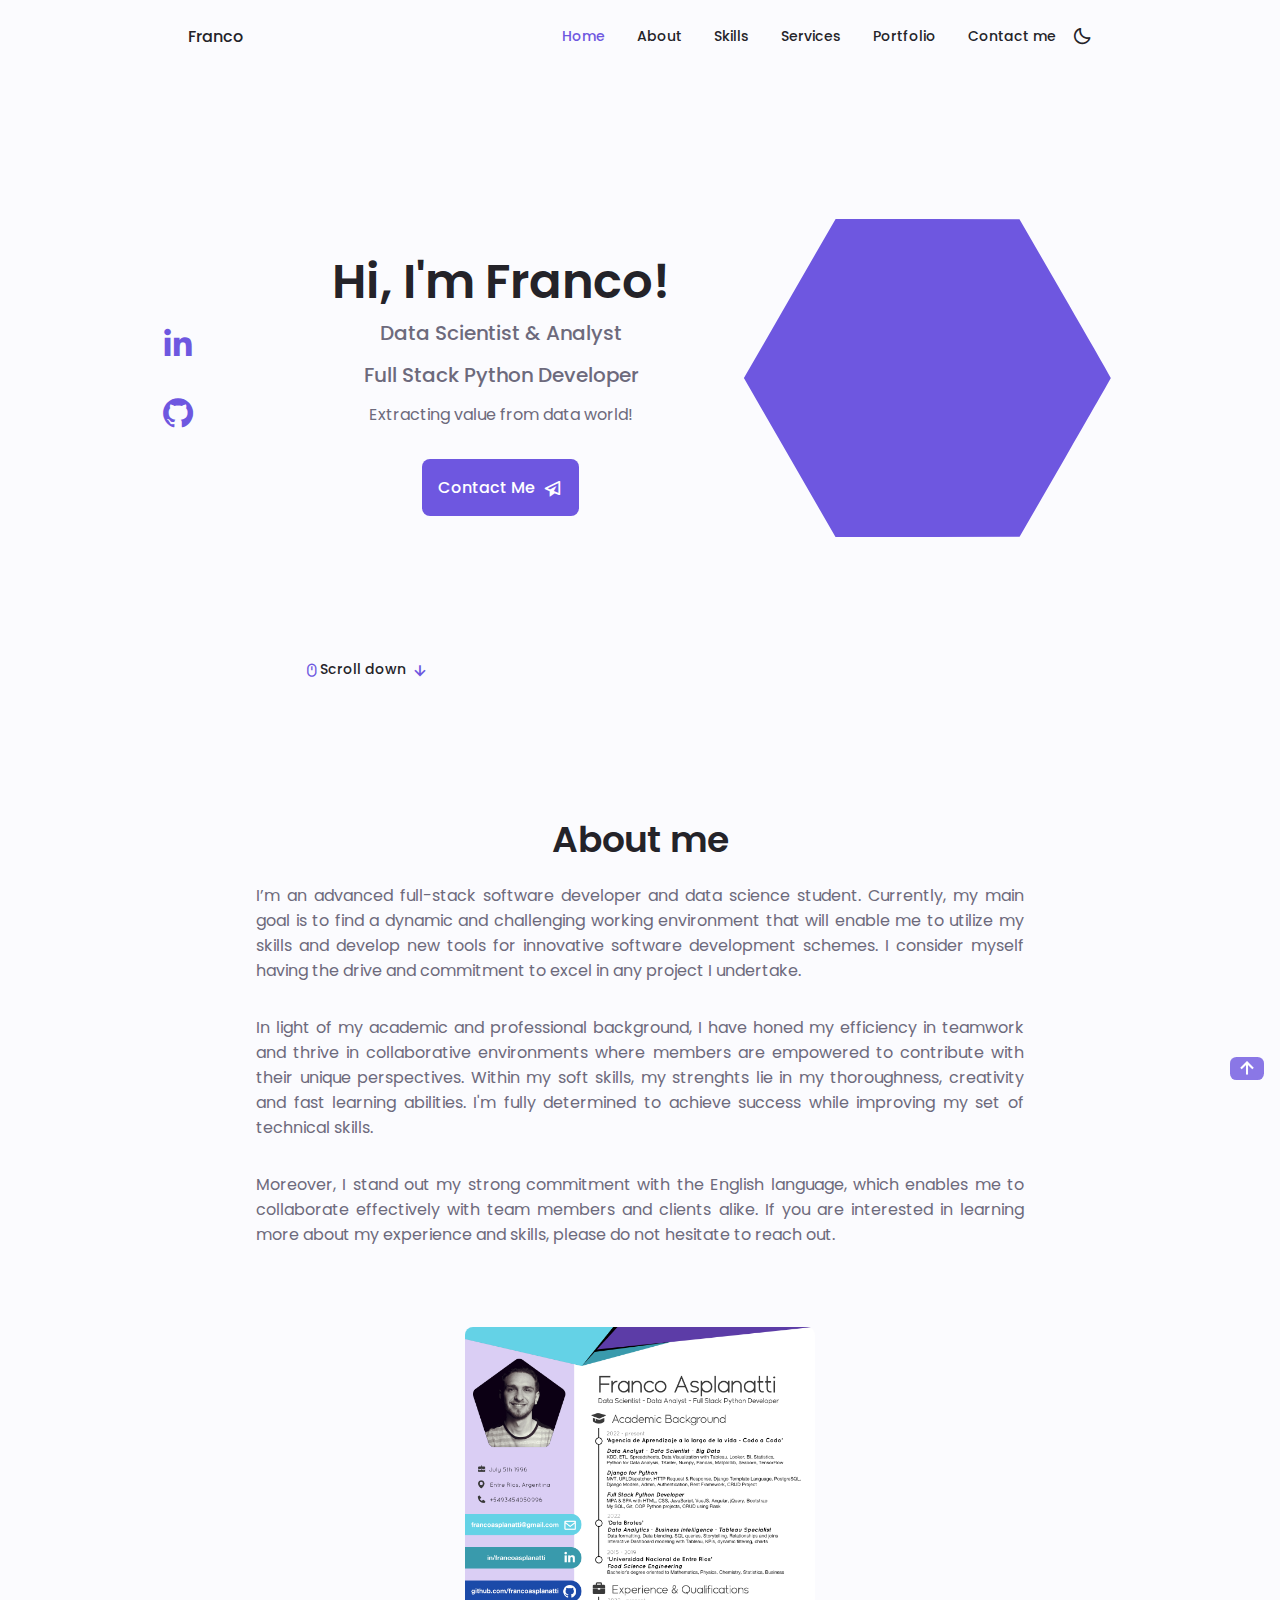
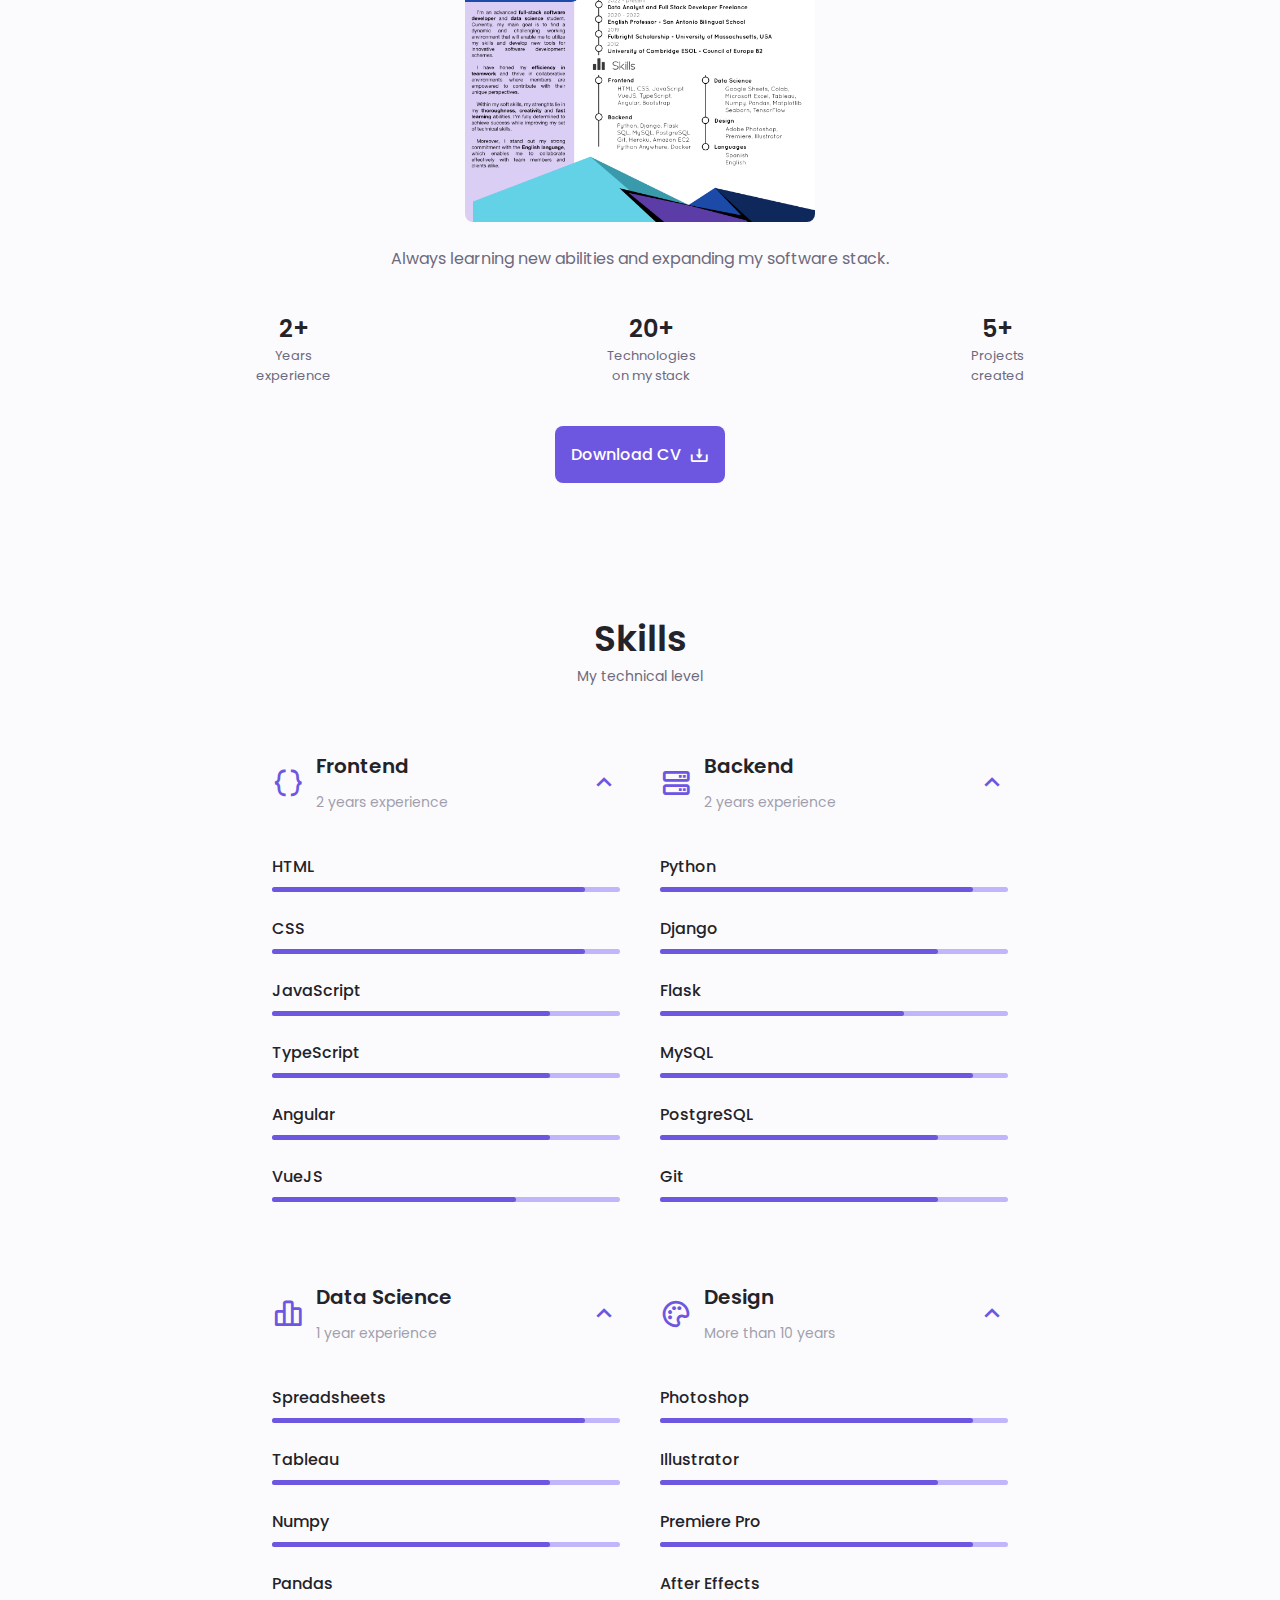
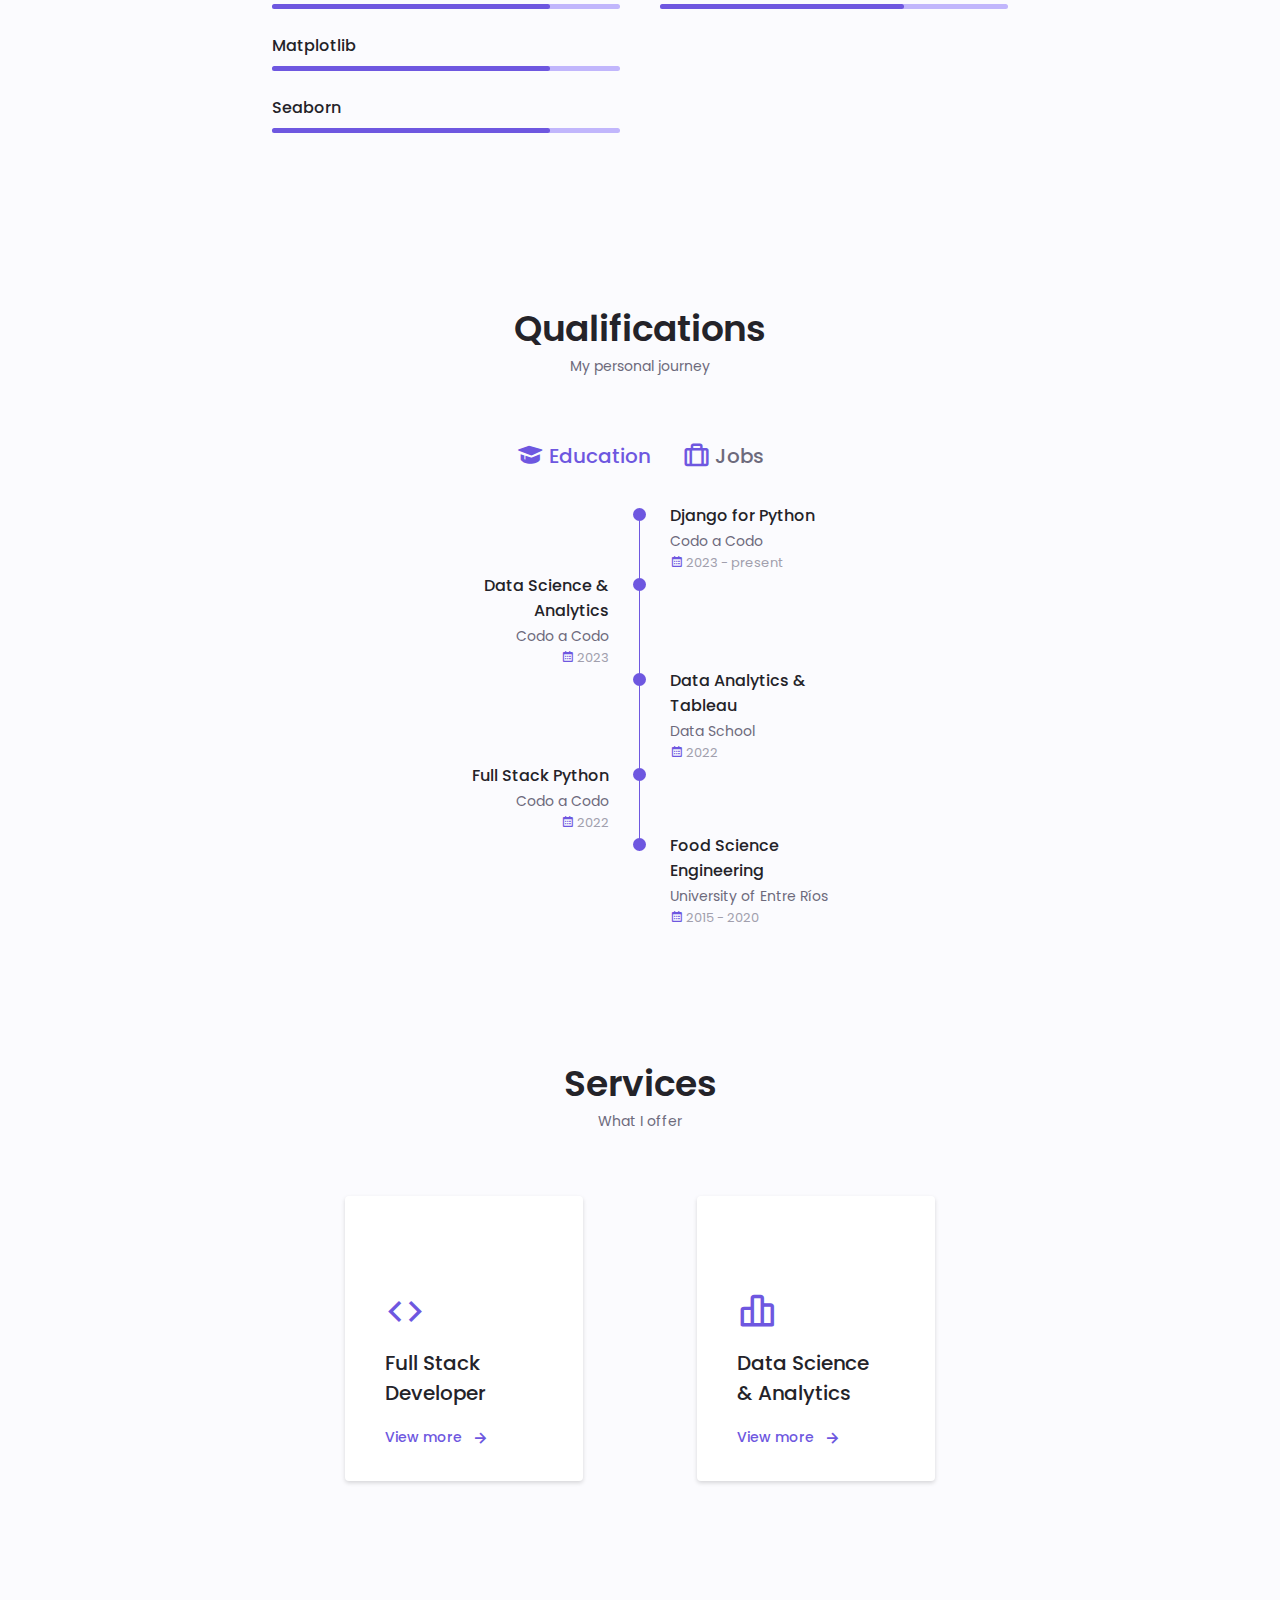
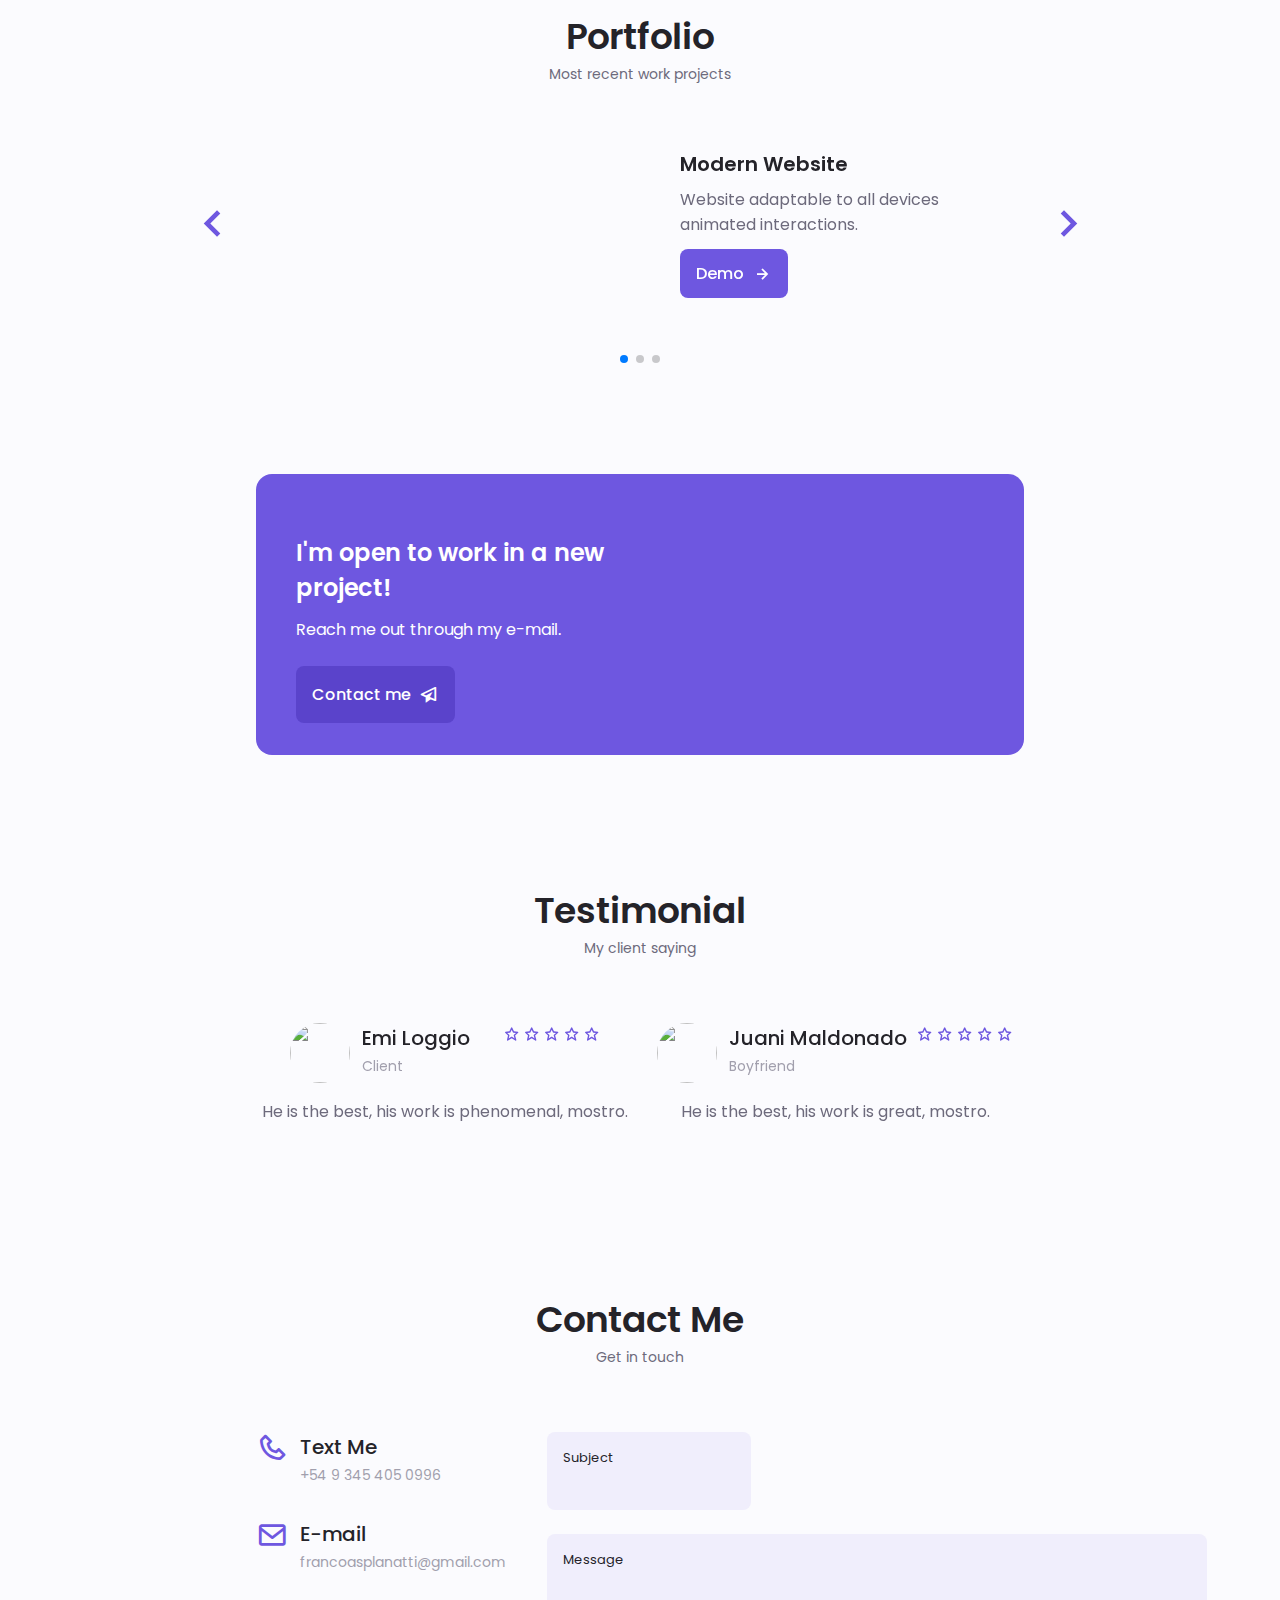
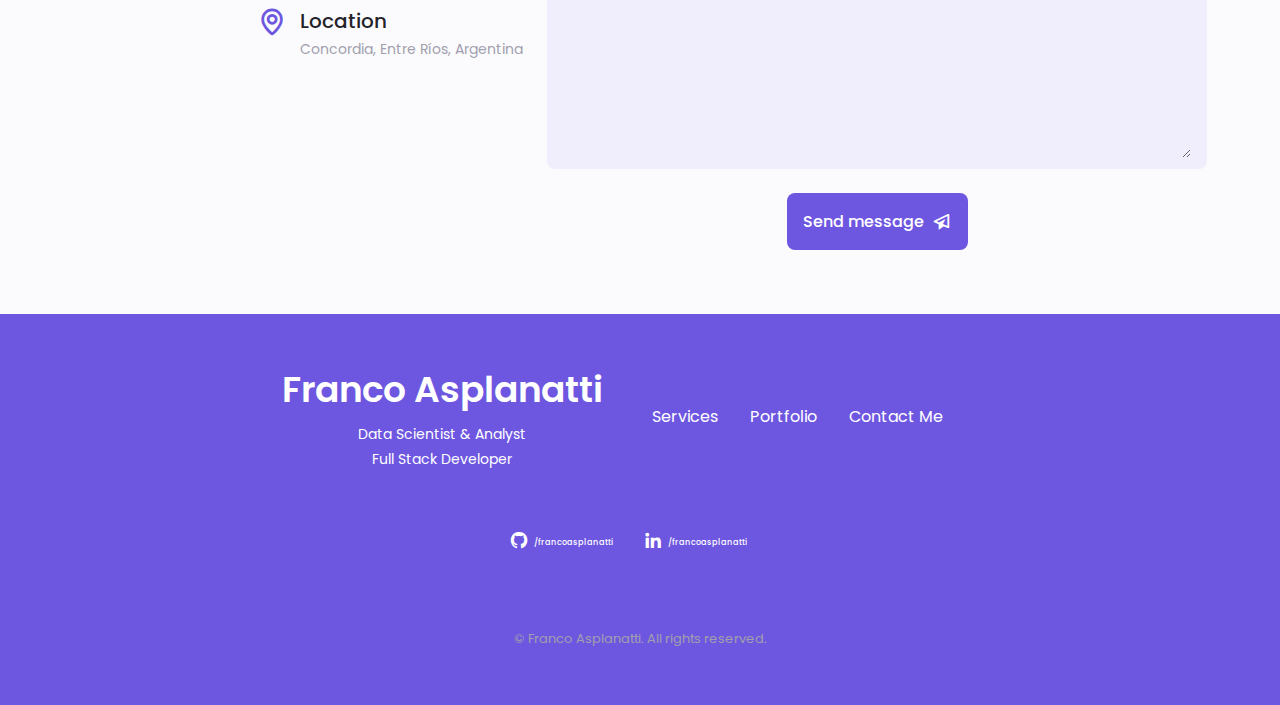
==== index.html @ ba921b55 "upload-portfolio" ====
<!DOCTYPE html>
<html lang="en">
<head>
    <meta charset="UTF-8">
    <meta http-equiv="X-UA-Compatible" content="IE=edge">
    <meta name="viewport" content="width=device-width, initial-scale=1.0">

    <!-- Boxicons -->
    <link href='https://unpkg.com/boxicons@2.1.4/css/boxicons.min.css' rel='stylesheet'>

    <!-- Swiper CSS -->
    <link rel="stylesheet" href="assets/css/swiper-bundle.min.css">

    <!-- CSS -->
    <link rel="stylesheet" href="assets/css/style.css">

    <title>Portfolio</title>
</head>

<body>

    <!-- Header -->

    <header class="header" id="header">
        <nav class="nav container">
            <a href="#" class="nav__logo">Franco</a>

            <div class="nav__menu" id="nav-menu">
                <ul class="nav__list grid">
                    <li class="nav__item">
                        <a href="#home" class="nav__link active-link">
                            <i class='bx bx-home-alt nav__icon'></i> Home
                        </a>
                    </li>
                    <li class="nav__item">
                        <a href="#about" class="nav__link">
                            <i class='bx bx-user nav__icon'></i> About
                        </a>
                    </li>
                    <li class="nav__item">
                        <a href="#skills" class="nav__link">
                            <i class='bx bx-file nav__icon'></i> Skills
                        </a>
                    </li>
                    <li class="nav__item">
                        <a href="#services" class="nav__link">
                            <i class='bx bx-briefcase nav__icon'></i> Services
                        </a>
                    </li>
                    <li class="nav__item">
                        <a href="#portfolio" class="nav__link">
                            <i class='bx bx-landscape nav__icon'></i> Portfolio
                        </a>
                    </li>
                    <li class="nav__item">
                        <a href="#contact" class="nav__link">
                            <i class='bx bx-paper-plane nav__icon'></i> Contact me
                        </a>
                    </li>
                </ul>
                <i class='bx bx-x nav__close' id="nav-close"></i>
            </div>

            <div class="nav__btns">

                <!-- Theme change button -->

                <i class='bx bx-moon change-theme' id="theme-button"></i>

                <div class="nav__toggle" id="nav-toggle">
                    <i class='bx bx-grid-alt nav__btns'></i>
                </div>
            </div>
        </nav>
    </header>

    <!-- Main -->

    <main class="main">

        <!-- Home -->

        <section class="home section" id="home">
            <div class="home__container container grid">
                <div class="home__content grid">
                    <div class="home__social">
                        <a href="https://www.linkedin.com/in/francoasplanatti" target="_blank" class="home__social-icon">
                            <i class='bx bxl-linkedin'></i>
                        </a>

                        <!-- <a href="https://dribbble.com/" target="_blank" class="home__social-icon">
                            <i class='bx bxl-dribbble'></i>
                        </a> -->

                        <a href="https://github.com/francoasplanatti" target="_blank" class="home__social-icon">
                            <i class='bx bxl-github'></i>
                        </a>
                    </div>

                    <div class="home__img">
                        <?xml version="1.0" encoding="UTF-8" standalone="no"?>
                        <svg class="home__blob"
                        xmlns:dc="http://purl.org/dc/elements/1.1/"
                        xmlns:cc="http://creativecommons.org/ns#"
                        xmlns:rdf="http://www.w3.org/1999/02/22-rdf-syntax-ns#"
                        xmlns:svg="http://www.w3.org/2000/svg"
                        xmlns="http://www.w3.org/2000/svg"
                        version="1.1"
                        id="svg2"
                        height="64.655426"
                        width="72.786377">
                        <defs
                            id="defs4" />
                        <metadata
                            id="metadata7">
                            <rdf:RDF>
                            <cc:Work
                                rdf:about="">
                                <dc:format>image/svg+xml</dc:format>
                                <dc:type
                                rdf:resource="http://purl.org/dc/dcmitype/StillImage" />
                                <dc:title></dc:title>
                            </cc:Work>
                            </rdf:RDF>
                        </metadata>
                        <g
                            transform="translate(-847.58301,-391.34691)"
                            id="layer1">
                            <path
                            id="path4050-60-3-0-2-7-6"
                            d="m 861.03286,436.93871 -7.63448,-13.24821 7.64288,-13.26411 7.64303,-13.2641 15.32328,0.0261 15.3232,0.0261 7.61023,13.17858 c 4.18561,7.24819 7.61145,13.22716 7.613,13.28661 0,0.0595 -3.41923,6.03613 -7.60142,13.28155 l -7.60412,13.17352 -15.34056,0.0261 -15.34049,0.0261 -7.63455,-13.24812 z"/>
                            <image class="home__blob-img" x='856' y='395' xlink:href="assets/img/portfolio.png"></image>
                        </g>
                        </svg>
                    </div>

                    <div class="home__data">
                        <h1 class="home__title">Hi, I'm Franco!</h1>
                        <h3 class="home__subtitle">Data Scientist & Analyst</h3>
                        <h3 class="home__subtitle">Full Stack Python Developer</h3>
                        <p class="home__description">Extracting value from data world!</p>
                        <a href="https://mail.google.com/mail/u/0/?fs=1&to=francoasplanatti@gmail.com&su=I%20want%20to%20contact%20you!&body=Hi,%20Franco!&tf=cm" class="button button--flex">
                            Contact Me
                            <i class='bx bx-paper-plane button__icon'></i>
                        </a>
                    </div>
                </div>

                <div class="home__scroll">
                    <a href="#about" class="home__scroll-button button--flex">
                        <i class='bx bx-mouse home__scroll-mouse'></i>
                        <span class="home__scroll-name">Scroll down</span>
                        <i class='bx bx-down-arrow-alt home__scroll-arrow'></i>
                    </a>
                </div>
            </div>
        </section>

        <!-- About -->

        <section class="about section" id="about">
            <h2 class="section__title">About me</h2>
            <span class="section__subtitle">
                <p id="section__subtitle__text">
                    I’m an advanced full-stack software developer and data science student. Currently, my main goal is to find a dynamic and challenging working environment that will enable me to utilize my skills and develop new tools for innovative software development schemes. I consider myself having the drive and commitment to excel in any project I undertake.
                </p>
                <p id="section__subtitle__text">
                    In light of my academic and professional background, I have honed my efficiency in teamwork and thrive in collaborative environments where members are empowered to contribute with their unique perspectives. Within my soft skills, my strenghts lie in my thoroughness, creativity and fast learning abilities. I'm fully determined to achieve success while improving my set of technical skills.
                </p>
                <p id="section__subtitle__text">
                    Moreover, I stand out my strong commitment with the English language, which enables me to collaborate effectively with team members and clients alike. If you are interested in learning more about my experience and skills, please do not hesitate to reach out.    
                </p>
                </span>

            <div class="about__container container grid">
                <img src="assets/img/CV.png" alt="" class="about__img">

                <div class="about__data">
                    <p class="about__description">
                        Always learning new abilities and expanding my software stack.
                    </p>

                    <div class="about__info">
                        <div>
                            <span class="about__info-title">2+</span>
                            <span class="about__info-name">Years<br>experience</span>
                        </div>
                        <div>
                            <span class="about__info-title">20+</span>
                            <span class="about__info-name">Technologies<br>on my stack</span>
                        </div>
                        <div>
                            <span class="about__info-title">5+</span>
                            <span class="about__info-name">Projects<br>created</span>
                        </div>
                    </div>

                    <div class="about__buttons">
                        <a download="" href="assets/pdf/CV.pdf" class="button button--flex">
                            Download CV <i class='bx bx-download button__icon'></i>
                        </a>
                    </div>
                </div>
            </div>
        </section>

        <!-- Skills -->

        <section class="skills section" id="skills">
            <h2 class="section__title">Skills</h2>
            <span class="section__subtitle">My technical level</span>

            <div class="skills__container container grid">
                <div class="skills-grid">

                    <!-- Skills 1 -->

                    <div class="skills__content skills__open">
                        <div class="skills__header">
                            <i class='bx bx-code-curly skills__icon' style='color:#6e57e0' ></i>

                            <div>
                                <h1 class="skills__title">Frontend</h1>
                                <span class="skills__subtitle">2 years experience</span>
                            </div>

                            <i class='bx bx-chevron-down skills__arrow' style='color:#6e57e0' ></i>
                        </div>

                        <div class="skills__list grid">
                            <div class="skills__data">
                                <div class="skills__title">
                                    <h3 class="skills__name">HTML</h3>
                                </div>
                                <div class="skills__bar">
                                    <span class="skills__percentage skills__90"></span>
                                </div>
                            </div>

                            <div class="skills__data">
                                <div class="skills__title">
                                    <h3 class="skills__name">CSS</h3>
                                </div>
                                <div class="skills__bar">
                                    <span class="skills__percentage skills__90"></span>
                                </div>
                            </div>

                            <div class="skills__data">
                                <div class="skills__title">
                                    <h3 class="skills__name">JavaScript</h3>
                                </div>
                                <div class="skills__bar">
                                    <span class="skills__percentage skills__80"></span>
                                </div>
                            </div>

                            <div class="skills__data">
                                <div class="skills__title">
                                    <h3 class="skills__name">TypeScript</h3>
                                </div>
                                <div class="skills__bar">
                                    <span class="skills__percentage skills__80"></span>
                                </div>
                            </div>

                            <div class="skills__data">
                                <div class="skills__title">
                                    <h3 class="skills__name">Angular</h3>
                                </div>
                                <div class="skills__bar">
                                    <span class="skills__percentage skills__80"></span>
                                </div>
                            </div>

                            <div class="skills__data">
                                <div class="skills__title">
                                    <h3 class="skills__name">VueJS</h3>
                                </div>
                                <div class="skills__bar">
                                    <span class="skills__percentage skills__70"></span>
                                </div>
                            </div>
                        </div>
                    </div>

                    <!-- Skills 2 -->

                    <div class="skills__content skills__open">
                        <div class="skills__header">
                            <i class='bx bx-server skills__icon' style='color:#6e57e0' ></i>

                            <div>
                                <h1 class="skills__title">Backend</h1>
                                <span class="skills__subtitle">2 years experience</span>
                            </div>

                            <i class='bx bx-chevron-down skills__arrow' style='color:#6e57e0' ></i>
                        </div>

                        <div class="skills__list grid">
                            <div class="skills__data">
                                <div class="skills__title">
                                    <h3 class="skills__name">Python</h3>
                                </div>
                                <div class="skills__bar">
                                    <span class="skills__percentage skills__90"></span>
                                </div>
                            </div>

                            <div class="skills__data">
                                <div class="skills__title">
                                    <h3 class="skills__name">Django</h3>
                                </div>
                                <div class="skills__bar">
                                    <span class="skills__percentage skills__80"></span>
                                </div>
                            </div>

                            <div class="skills__data">
                                <div class="skills__title">
                                    <h3 class="skills__name">Flask</h3>
                                </div>
                                <div class="skills__bar">
                                    <span class="skills__percentage skills__70"></span>
                                </div>
                            </div>

                            <div class="skills__data">
                                <div class="skills__title">
                                    <h3 class="skills__name">MySQL</h3>
                                </div>
                                <div class="skills__bar">
                                    <span class="skills__percentage skills__90"></span>
                                </div>
                            </div>

                            <div class="skills__data">
                                <div class="skills__title">
                                    <h3 class="skills__name">PostgreSQL</h3>
                                </div>
                                <div class="skills__bar">
                                    <span class="skills__percentage skills__80"></span>
                                </div>
                            </div>

                            <div class="skills__data">
                                <div class="skills__title">
                                    <h3 class="skills__name">Git</h3>
                                </div>
                                <div class="skills__bar">
                                    <span class="skills__percentage skills__80"></span>
                                </div>
                            </div>
                        </div>
                    </div>

                    <!-- Skills 3 -->

                    <div class="skills__content skills__open">
                        <div class="skills__header">
                            <i class='bx bx-bar-chart-alt-2 skills__icon' style='color:#6e57e0' ></i>
                        
                            <div>
                                <h1 class="skills__title">Data Science</h1>
                                <span class="skills__subtitle">1 year experience</span>
                            </div>
                        
                            <i class='bx bx-chevron-down skills__arrow' style='color:#6e57e0' ></i>
                        </div>
                    
                        <div class="skills__list grid">
                            <div class="skills__data">
                                <div class="skills__title">
                                    <h3 class="skills__name">Spreadsheets</h3>
                                </div>
                                <div class="skills__bar">
                                    <span class="skills__percentage skills__90"></span>
                                </div>
                            </div>
                        
                            <div class="skills__data">
                                <div class="skills__title">
                                    <h3 class="skills__name">Tableau</h3>
                                </div>
                                <div class="skills__bar">
                                    <span class="skills__percentage skills__80"></span>
                                </div>
                            </div>
                        
                            <div class="skills__data">
                                <div class="skills__title">
                                    <h3 class="skills__name">Numpy</h3>
                                </div>
                                <div class="skills__bar">
                                    <span class="skills__percentage skills__80"></span>
                                </div>
                            </div>
                        
                            <div class="skills__data">
                                <div class="skills__title">
                                    <h3 class="skills__name">Pandas</h3>
                                </div>
                                <div class="skills__bar">
                                    <span class="skills__percentage skills__80"></span>
                                </div>
                            </div>
                        
                            <div class="skills__data">
                                <div class="skills__title">
                                    <h3 class="skills__name">Matplotlib</h3>
                                </div>
                                <div class="skills__bar">
                                    <span class="skills__percentage skills__80"></span>
                                </div>
                            </div>
                        
                            <div class="skills__data">
                                <div class="skills__title">
                                    <h3 class="skills__name">Seaborn</h3>
                                </div>
                                <div class="skills__bar">
                                    <span class="skills__percentage skills__80"></span>
                                </div>
                            </div>
                        </div>
                    </div>

                    <!-- Skills 4 -->

                    <div class="skills__content skills__open">
                        <div class="skills__header">
                            <i class='bx bx-palette skills__icon' style='color:#6e57e0' ></i>
                        
                            <div>
                                <h1 class="skills__title">Design</h1>
                                <span class="skills__subtitle">More than 10 years</span>
                            </div>
                        
                            <i class='bx bx-chevron-down skills__arrow' style='color:#6e57e0' ></i>
                        </div>
                    
                        <div class="skills__list grid">
                            <div class="skills__data">
                                <div class="skills__title">
                                    <h3 class="skills__name">Photoshop</h3>
                                </div>
                                <div class="skills__bar">
                                    <span class="skills__percentage skills__90"></span>
                                </div>
                            </div>
                        
                            <div class="skills__data">
                                <div class="skills__title">
                                    <h3 class="skills__name">Illustrator</h3>
                                </div>
                                <div class="skills__bar">
                                    <span class="skills__percentage skills__80"></span>
                                </div>
                            </div>
                        
                            <div class="skills__data">
                                <div class="skills__title">
                                    <h3 class="skills__name">Premiere Pro</h3>
                                </div>
                                <div class="skills__bar">
                                    <span class="skills__percentage skills__90"></span>
                                </div>
                            </div>
                        
                            <div class="skills__data">
                                <div class="skills__title">
                                    <h3 class="skills__name">After Effects</h3>
                                </div>
                                <div class="skills__bar">
                                    <span class="skills__percentage skills__70"></span>
                                </div>
                            </div>
                        </div>
                    </div>
                </div>
            </div>
        </section>

        <!-- Qualifications -->

        <section class="qualifications section">
            <h2 class="section__title">Qualifications</h2>
            <span class="section__subtitle">My personal journey</span>

            <div class="qualifications__container container">
                <div class="qualifications__tabs">
                    <div class="qualifications__button button--flex qualifications__active" data-target='#education'>
                        <i class='bx bxs-graduation qualifications__icon' style='color:#6e57e0'></i>
                        Education
                    </div>
                    <div class="qualifications__button button--flex" data-target="#jobs"">
                        <i class='bx bx-briefcase-alt qualifications__icon' style='color:#6e57e0'></i>
                        Jobs
                    </div>
                </div>

                <div class="qualifications__sections">

                    <!-- Qualifications content 1 -->

                    <div class="qualifications__content qualifications__active" data-content id="education">

                        <!-- Qualifications 1 -->
                     
                        <div class="qualifications__data">
                            <div></div>

                            <div>
                                <span class="qualifications__rounder"></span>
                                <span class="qualifications__line"></span>
                            </div>

                            <div>
                                <h3 class="qualifications__title">Django for Python</h3>
                                <span class="qualifications__subtitle">Codo a Codo</span>
                                <div class="qualifications__calendar">
                                    <i class='bx bx-calendar' style='color:#6e57e0' ></i>
                                    2023 - present
                                </div>
                            </div>
                         </div>

                        <!-- Qualifications 2 -->

                        <div class="qualifications__data">
                            <div class="qualifications__data-left">
                                <h3 class="qualifications__title">Data Science & Analytics</h3>
                                <span class="qualifications__subtitle">Codo a Codo</span>
                                <div class="qualifications__calendar">
                                    <i class='bx bx-calendar' style='color:#6e57e0' ></i>
                                    2023
                                </div>
                            </div>

                            <div>
                                <span class="qualifications__rounder"></span>
                                <span class="qualifications__line"></span>
                            </div>
                        </div>

                         <!-- Qualifications 3 -->

                         <div class="qualifications__data">
                            <div></div>

                            <div>
                                <span class="qualifications__rounder"></span>
                                <span class="qualifications__line"></span>
                            </div>

                            <div>
                                <h3 class="qualifications__title">Data Analytics & Tableau</h3>
                                <span class="qualifications__subtitle">Data School</span>
                                <div class="qualifications__calendar">
                                    <i class='bx bx-calendar' style='color:#6e57e0' ></i>
                                    2022
                                </div>
                            </div>
                         </div>

                        <!-- Qualifications 4 -->
                     
                        <div class="qualifications__data">
                            <div class="qualifications__data-left">
                                <h3 class="qualifications__title">Full Stack Python</h3>
                                <span class="qualifications__subtitle">Codo a Codo</span>
                                <div class="qualifications__calendar">
                                    <i class='bx bx-calendar' style='color:#6e57e0' ></i>
                                    2022
                                </div>
                            </div>

                            <div>
                                <span class="qualifications__rounder"></span>
                                <span class="qualifications__line"></span>
                            </div>
                        </div>

                         <!-- Qualifications 5 -->

                         <div class="qualifications__data">
                            <div></div>

                            <div>
                                <span class="qualifications__rounder"></span>
                            </div>

                            <div>
                                <h3 class="qualifications__title">Food Science Engineering</h3>
                                <span class="qualifications__subtitle">University of Entre Ríos</span>
                                <div class="qualifications__calendar">
                                    <i class='bx bx-calendar' style='color:#6e57e0' ></i>
                                    2015 - 2020
                                </div>
                            </div>
                        </div>
                    </div>

                    <!-- Qualifications content 2 -->

                    <div class="qualifications__content" data-content id="jobs">

                        <!-- Qualifications 1 -->

                        <div class="qualifications__data">
                            <div class="qualifications__data-left">
                                <h3 class="qualifications__title">Data Analyst & Full Stack Developer</h3>
                                <span class="qualifications__subtitle">Self-employed</span>
                                <div class="qualifications__calendar">
                                    <i class='bx bx-calendar' style='color:#6e57e0' ></i>
                                    2022 - 2023
                                </div>
                            </div>

                            <div>
                                <span class="qualifications__rounder"></span>
                                <span class="qualifications__line"></span>
                            </div>
                        </div>

                         <!-- Qualifications 2 -->

                         <div class="qualifications__data">
                            <div></div>

                            <div>
                                <span class="qualifications__rounder"></span>
                                <span class="qualifications__line"></span>
                            </div>

                            <div>
                                <h3 class="qualifications__title">English Professor</h3>
                                <span class="qualifications__subtitle">San Antonio Bilingual School</span>
                                <div class="qualifications__calendar">
                                    <i class='bx bx-calendar' style='color:#6e57e0' ></i>
                                    2020 - 2022
                                </div>
                            </div>
                         </div>

                        <!-- Qualifications 3 -->
                     
                        <div class="qualifications__data">
                            <div class="qualifications__data-left">
                                <h3 class="qualifications__title">English Professor</h3>
                                <span class="qualifications__subtitle">University of Entre Ríos</span>
                                <div class="qualifications__calendar">
                                    <i class='bx bx-calendar' style='color:#6e57e0' ></i>
                                    2019 - 2022
                                </div>
                            </div>

                            <div>
                                <span class="qualifications__rounder"></span>
                            </div>
                        </div>
                    </div>
                </div>
            </div>
        </section>

        <!-- Services -->

        <section class="services section" id="services">
            <h2 class="section__title">Services</h2>
            <span class="section__subtitle">What I offer</span>

            <div class="services__container container grid">

                <!-- Services 1 -->

                <div class="services__content">
                    <div>
                        <i class='bx bx-expand-horizontal services__icon' style='color:#6e57e0' ></i>
                        <h3 class="services__title">Full Stack<br>Developer</h3>
                    </div>

                    <span class="button button--flex button--small button--link services__button">
                        View more
                        <i class='bx bx-right-arrow-alt button__icon'></i>
                    </span>

                    <div class="services__modal">
                        <div class="services__modal-content">
                            <h4 class="services__modal-title">Full Stack<br>Developer</h4>
                            <i class='bx bx-x services__modal-close' style='color:#6e57e0'></i>

                            <ul class="services__modal-services grid">
                                <li class="services__modal-service">
                                    <i class='bx bx-check-circle services__modal-icon' style='color:#6e57e0'></i>
                                    <p>Users interface and experience.</p>
                                </li>
                                <li class="services__modal-service">
                                    <i class='bx bx-check-circle services__modal-icon' style='color:#6e57e0'></i>
                                    <p>Web applications development.</p>
                                </li>
                                <li class="services__modal-service">
                                    <i class='bx bx-check-circle services__modal-icon' style='color:#6e57e0'></i>
                                    <p>Full responsive websites.</p>
                                </li>
                                <li class="services__modal-service">
                                    <i class='bx bx-check-circle services__modal-icon' style='color:#6e57e0'></i>
                                    <p>Databases and sessions management.</p>
                                </li>
                            </ul>
                        </div>
                    </div>
                </div>

                <!-- Services 2 -->

                <div class="services__content">
                    <div>
                        <i class='bx bx-bar-chart-alt-2 services__icon' style='color:#6e57e0' ></i>
                        <h3 class="services__title">Data Science<br>& Analytics</h3>
                    </div>

                    <span class="button button--flex button--small button--link services__button">
                        View more
                        <i class='bx bx-right-arrow-alt button__icon'></i>
                    </span>

                    <div class="services__modal">
                        <div class="services__modal-content">
                            <h4 class="services__modal-title">Data Science<br>& Analytics</h4>
                            <i class='bx bx-x services__modal-close' style='color:#6e57e0'></i>

                            <ul class="services__modal-services grid">
                                <li class="services__modal-service">
                                    <i class='bx bx-check-circle services__modal-icon' style='color:#6e57e0'></i>
                                    <p>Databases administration and ETL processing.</p>
                                </li>
                                <li class="services__modal-service">
                                    <i class='bx bx-check-circle services__modal-icon' style='color:#6e57e0'></i>
                                    <p>Dynamic spreadsheets and dashboards.</p>
                                </li>
                                <li class="services__modal-service">
                                    <i class='bx bx-check-circle services__modal-icon' style='color:#6e57e0'></i>
                                    <p>Data analysis using Python libraries.</p>
                                </li>
                                <li class="services__modal-service">
                                    <i class='bx bx-check-circle services__modal-icon' style='color:#6e57e0'></i>
                                    <p>Neural network and machine learning algorithms.</p>
                                </li>
                            </ul>
                        </div>
                    </div>
                </div>
            </div>
        </section>

        <!-- Portfolio -->

        <section class="portfolio section" id="portfolio">
            <h2 class="section__title">Portfolio</h2>
            <span class="section__subtitle">Most recent work projects</span>

            <div class="portfolio__container container swiper">
                <div class="swiper-wrapper">

                    <!-- Portfolio 1 -->

                    <div class="portfolio__content grid swiper-slide">
                        <img src="assets/img/portfolio1.jpg" alt="" class="portfolio__img">

                        <div class="portfolio__data">
                            <h3 class="portfolio__title">Modern Website</h3>
                            <p class="portfolio__description">Website adaptable to all devices animated interactions.</p>
                            <a href="#" class="button button--flex button--small portfolio__button">
                                Demo
                                <i class='bx bx-right-arrow-alt button__icon'></i>
                            </a>
                        </div>
                    </div>

                    <!-- Portfolio 2 -->

                    <div class="portfolio__content grid swiper-slide">
                        <img src="assets/img/portfolio2.jpg" alt="" class="portfolio__img">
                    
                        <div class="portfolio__data">
                            <h3 class="portfolio__title">Angular Store online</h3>
                            <p class="portfolio__description">Website adaptable to all devices animated interactions.</p>
                            <a href="#" class="button button--flex button--small portfolio__button">
                                Demo
                                <i class='bx bx-right-arrow-alt button__icon'></i>
                            </a>
                        </div>
                    </div>

                    <!-- Portfolio 3 -->

                    <div class="portfolio__content grid swiper-slide">
                        <img src="assets/img/portfolio3.jpg" alt="" class="portfolio__img">
                    
                        <div class="portfolio__data">
                            <h3 class="portfolio__title">CRUD project Flask</h3>
                            <p class="portfolio__description">Website adaptable to all devices animated interactions.</p>
                            <a href="#" class="button button--flex button--small portfolio__button">
                                Demo
                                <i class='bx bx-right-arrow-alt button__icon'></i>
                            </a>
                        </div>
                    </div>
                </div>

                <!-- Add arrows -->

                <div class="swiper-button-next">
                    <i class='bx bx-chevron-right swiper-portfolio-icon' style='color:#6e57e0'></i>
                </div>
                <div class="swiper-button-prev">
                    <i class='bx bx-chevron-left swiper-portfolio-icon' style='color:#6e57e0'></i>
                </div>

                <!-- Add pagination -->

                <div class="swiper-pagination"></div>
            </div>
        </section>

        <!-- Project in mind -->

        <section class="project section">
            <div class="project__bg">
                <div class="project__container container grid">
                    <div class="project__data">
                        <h2 class="project__title">I'm open to work in a new project!</h2>
                        <p class="project__description">Reach me out through my e-mail.</p>
                        <a href="https://mail.google.com/mail/u/0/?fs=1&to=francoasplanatti@gmail.com&su=I%20want%20to%20contact%20you!&body=Hi,%20Franco!&tf=cm" class="button button--flex button--white">
                            Contact me
                            <i class='bx bx-paper-plane project__icon button__icon'></i>
                        </a>
                    </div>

                    <img src="assets/img/project.png" alt="" class="project__img">
                </div>
            </div>
        </section>

        <!-- Testimonial -->

        <section class="testimonial section">
            <h2 class="section__title">Testimonial</h2>
            <span class="section__subtitle">My client saying</span>

            <div class="testimonial__container container swiper">
                <div class="swiper-wrapper">

                    <!-- Testimonial 1 -->

                    <div class="testimonial__content swiper-slide">
                        <div class="testimonial__data">
                            <div class="testimonial__header">
                                <img src="assets/img/testimonial1.jpg" alt="" class="testimonial__img">

                                <div>
                                    <h3 class="testimonial__name">Emi Loggio</h3>
                                    <span class="testimonial__client">Client</span>
                                </div>
                            </div>

                            <div>
                                <i class='bx bx-star testimonial__icon-star'></i>
                                <i class='bx bx-star testimonial__icon-star'></i>
                                <i class='bx bx-star testimonial__icon-star'></i>
                                <i class='bx bx-star testimonial__icon-star'></i>
                                <i class='bx bx-star testimonial__icon-star'></i>
                            </div>
                        </div>

                        <p class="testimonial__description">He is the best, his work is phenomenal, mostro.</p>
                    </div>

                    <!-- Testimonial 2  -->

                    <div class="testimonial__content swiper-slide">
                        <div class="testimonial__data">
                            <div class="testimonial__header">
                                <img src="assets/img/testimonial2.jpg" alt="" class="testimonial__img">

                                <div>
                                    <h3 class="testimonial__name">Juani Maldonado</h3>
                                    <span class="testimonial__client">Boyfriend</span>
                                </div>
                            </div>

                            <div>
                                <i class='bx bx-star testimonial__icon-star'></i>
                                <i class='bx bx-star testimonial__icon-star'></i>
                                <i class='bx bx-star testimonial__icon-star'></i>
                                <i class='bx bx-star testimonial__icon-star'></i>
                                <i class='bx bx-star testimonial__icon-star'></i>
                            </div>
                        </div>

                        <p class="testimonial__description">He is the best, his work is great, mostro.</p>
                    </div>
                </div>

                <!-- Add pagination -->

                <div class="swiper-pagination swiper-pagination-testimonial"></div>
            </div>
        </section>

        <!-- Contact Me -->

        <section class="contact section" id="contact">
            <h2 class="section__title">Contact Me</h2>
            <span class="section__subtitle">Get in touch</span>

            <div class="contact__container container grid">
                <div class="contact__information-box">
                    <div class="contact__information">
                        <i class='bx bx-phone contact__icon'></i>

                        <div>
                            <h3 class="contact__title">Text Me</h3>
                            <span class="contact__subtitle">+54 9 345 405 0996</span>
                        </div>
                    </div>
                    <div class="contact__information">
                        <i class='bx bx-envelope contact__icon'></i>

                        <div>
                            <h3 class="contact__title">E-mail</h3>
                            <span class="contact__subtitle">francoasplanatti@gmail.com</span>
                        </div>
                    </div>
                    <div class="contact__information">
                        <i class='bx bx-map contact__icon'></i>

                        <div>
                            <h3 class="contact__title">Location</h3>
                            <span class="contact__subtitle">Concordia, Entre Ríos, Argentina</span>
                        </div>
                    </div>
                </div>

                <form action="" class="contact__form grid">
                    <div class="contact__inputs grid">
                        <div class="contact__content" id="contact__content-subject">
                            <label for="" class="contact__label">Subject</label>
                            <input type="text" class="contact__input">
                        </div>

                        <div class="contact__content" id="contact__content-message">
                            <label for="" class="contact__label">Message</label>
                            <textarea name="" id="" cols="0" rows="7" class="contact__input"></textarea>
                        </div>

                        <div id="button-send">
                            <a href="https://mail.google.com/mail/u/0/?fs=1&to=francoasplanatti@gmail.com&su=I%20want%20to%20contact%20you!&body=Hi,%20Franco!&tf=cm" class="button button--flex">
                            Send message
                            <i class='bx bx-paper-plane button__icon'></i>
                            </a>
                        </div>
                    </div>
                </form>
            </div>
        </section>

    </main>

    <!-- Footer -->

    <footer class="footer">
        <div class="footer__bg">
            <div class="footer__container container grid">
                <div>
                    <h1 class="footer__title">Franco Asplanatti</h1>
                    <span class="footer__subtitle">Data Scientist & Analyst <br> Full Stack Developer</span>
                </div>
                <ul class="footer__links">
                    <li>
                        <a href="#services" class="footer__link">Services</a>
                    </li>
                    <li>
                        <a href="#portfolio" class="footer__link">Portfolio</a>
                    </li>
                    <li>
                        <a href="https://mail.google.com/mail/u/0/?fs=1&to=francoasplanatti@gmail.com&su=I%20want%20to%20contact%20you!&body=Hi,%20Franco!&tf=cm" class="footer__link">Contact Me</a>
                    </li>
                </ul>
                <div class="footer__socials">
                    <a href="https://github.com/francoasplanatti" target="_blank" class="footer__social">
                        <i class='bx bxl-github'></i>
                        <p class="footer__social-user">/francoasplanatti</p>
                    </a>
                    <a href="https://www.linkedin.com/in/francoasplanatti" target="_blank" class="footer__social">
                        <i class='bx bxl-linkedin'></i>
                        <p class="footer__social-user">/francoasplanatti</p>
                    </a>
                </div>
            </div>
            <p class="footer__copy">&#169; Franco Asplanatti. All rights reserved.</p>
        </div>
    </footer>

    <!-- Scroll Top -->

    <a href="#" class="scrollup" id="scroll-up">
        <i class='bx bx-up-arrow-alt scrollup__icon'></i>
    </a>

    <!-- Swiper JS -->
    <script src="assets/js/swiper-bundle.min.js"></script>

    <!-- Main JS -->
    <script src="assets/js/main.js"></script>

</body>
</html>
---- assets/css/style.css ----
/* Google Fonts */
@import url('https://fonts.googleapis.com/css2?family=Poppins:wght@400;500;600&display=swap');

:root {
    --header-height: 3rem;

    /* Colors */
    /* Select from: 250 purple, 142 green, 230 blue */
    --hue-color: 250;

    /* HSL color mode */
    --first-color: hsl(var(--hue-color), 69%, 61%);
    --first-color-second: hsl(var(--hue-color), 69%, 61%);
    --first-color-alt: hsl(var(--hue-color), 57%, 53%);
    --first-color-lighter: hsl(var(--hue-color), 92%, 85%);
    --title-color: hsl(var(--hue-color), 8%, 15%);
    --text-color: hsl(var(--hue-color), 8%, 45%);
    --text-color-light: hsl(var(--hue-color), 8%, 65%);
    --input-color: hsl(var(--hue-color), 70%, 96%);
    --body-color: hsl(var(--hue-color), 60%, 99%);
    --container-color: #FFF;
    --scroll-bar-color: hsl(var(--hue-color), 12%, 90%);
    --scroll-thumb-color: hsl(var(--hue-color), 12%, 50%);

    /* Fonts and typography */
    --body-font: 'Poppins', sans-serif;

    --big-font-size: 2rem;
    --h1-font-size: 1.5rem;
    --h2-font-size: 1.25rem;
    --h3-font-size: 1.125rem;
    --normal-font-size: .938rem;
    --small-font-size: .813rem;
    --smaller-font-size: -75rem;

    /* Font weight */
    --font-medium: 500;
    --font-semi-bold: 600;

   /* Margin bottom */
    --mb-0-25: .25rem;
    --mb-0-5: .5rem;
    --mb-0-75: .75rem;
    --mb-1: 1rem;
    --mb-1-5: 1.5rem;
    --mb-2: 2rem;
    --mb-2-5: 2.5rem;
    --mb-3: 3rem;

    /* z index */
    --z-tooltip: 10;
    --z-fixed: 100;
    --z-modal: 1000;
}

    /* Font size for large devices */

@media screen and (min-width: 968px) {
    :root {
        --big-font-size: 3rem;
        --h1-font-size: 2.25rem;
        --h2-font-size: 1.5rem;
        --h3-font-size: 1.25rem;
        --normal-font-size: 1rem;
        --small-font-size: .875rem;
        --smaller-font-size: .813rem;
    }    
}

    /* Variables Dark Theme */

body.dark-theme{

        /* HSL color mode */

        --first-color-second: hsl(var(--hue-color), 30%, 8%);
        --title-color: hsl(var(--hue-color), 8%, 95%);
        --text-color: hsl(var(--hue-color), 8%, 75%);
        --input-color: hsl(var(--hue-color), 29%, 16%);
        --body-color: hsl(var(--hue-color), 28%, 12%);
        --container-color: hsl(var(--hue-color), 29%, 16%);
        --scroll-bar-color: hsl(var(--hue-color), 12%, 48%);
        --scroll-thumb-color: hsl(var(--hue-color), 12%, 26%);
}

    /* Button Dark/Light */

.nav__btns{
    display: flex;
    align-items: center;
}

.change-theme{
    font-size: 1.25rem;
    color: var(--title-color);
    margin-right: var(--mb-1);
    cursor: pointer;
}

.change-theme:hover{
    color: var(--first-color);
}

    /* Base design */

*{
    box-sizing: border-box;
    padding: 0;
    margin: 0;
}

html, body{
    max-width: 100%;
    overflow-x: hidden;
}

html{
    scroll-behavior: smooth;
}

body{
    margin: 0 0 var(--header-height) 0;
    font-family: var(--body-font);
    font-size: var(--normal-font-size);
    background-color: var(--body-color);
    color: var(--text-color);
    min-width: 100vw;
}

h1,h2,h3,h4{
    color: var(--title-color);
    font-weight: var(--font-semi-bold);
}

ul{
    list-style: none;
}

a{
    text-decoration: none;
}

img{
    max-width: 100%;
    height: auto;
}

    /* Reusable classes */

.section{
    padding: 2rem 0 4rem;
}

.section__title{
    font-size: var(--h1-font-size);
}

.section__subtitle{
    display: block;
    font-size: var(--small-font-size);
    margin-bottom: var(--mb-3);
}

#section__subtitle__text{
    display: block;
    font-size: var(--normal-font-size);
    text-align: justify;
    margin-left: 10rem;
    margin-right: 10rem;
    padding: 1rem;
}

.section__title,
.section__subtitle{
    text-align: center;
}

    /* Layout */

.container{
    max-width: 768px;
    margin-left: var(--mb-1-5);
    margin-right: var(--mb-1-5);
}

.grid{
    display: grid;
    gap: 1.5rem;
}

.header{
    width: 100%;
    position: fixed;
    bottom: 0;
    left: 0;
    z-index: var(--z-fixed);
    background-color: var(--body-color);
}

    /* Nav */

.nav{
    max-width: 968px;
    height: var(--header-height);
    display: flex;
    justify-content: space-between;
    align-items: center;
}

.nav__logo,
.nav__toggle{
    color: var(--title-color);
    font-weight: var(--font-medium);
}

.nav__logo:hover{
    color: var(--first-color);
}

.nav__toggle{
    font-size: 1.25rem;
    cursor: pointer;
}

.nav__toggle:hover{
    color: var(--first-color);
}

@media screen and (max-width: 767px) {
    .nav__menu{
        position: fixed;
        bottom: -100%;
        left: 0;
        width: 100%;
        background-color: var(--body-color);
        padding: 2rem 1.5rem 4rem;
        box-shadow: 0 -1px 4px rgba(0, 0, 0, .15);
        transition: .5s;
    }
}

.nav__list{
    grid-template-columns: repeat(3, 1fr);
    gap: 2rem;
}

.nav__link{
    display: flex;
    flex-direction: column;
    align-items: center;
    font-size: var(--small-font-size);
    color: var(--title-color);
    font-weight: var(--font-medium);
}

.nav__link:hover{
    color: var(--first-color);
}

.nav__icon{
    font-size: 1.2rem;
}

.nav__close{
    position: absolute;
    right: 1.3rem;
    bottom: .5rem;
    font-size: 1.5rem;
    cursor: pointer;
    color: var(--first-color);
}

.nav__close:hover{
    color: var(--first-color-alt);
}

    /* Show menu */

.show-menu{
    bottom: 0;
}

    /* Active link */

.active-link{
    color: var(--first-color);
}

    /* Change background header */

.scroll-header{
    box-shadow: 0 -1px 4px rgba(0, 0, 0, .15);
}

    /* Home */

.home__container{
    gap: 1rem;
}

.home__content{
    /* grid-template-columns: .5fr 3fr; */
    grid-template-columns: max-content;
    padding-top: 3.5rem;
    align-items: center;
}

.home__social{
    display: grid;
    grid-template-columns: max-content;
    row-gap: 1rem;
}
    
.home__social-icon{
    font-size: 2.25rem;
    color: var(--first-color);
}

.home__social-icon:hover{
    color: var(--first-color-alt);
}

.home__img{
    text-align: center;
}

.home__blob{
    zoom: 450%;
    width: max-content;
    fill: var(--first-color)
}
.home__blob-img{
    width: 57px;
}

.home__data{
    text-align: center;
    grid-column: 1/3;
}
    
.home__title{
    font-size: var(--big-font-size);
}

.home__subtitle{
    font-size: var(--h3-font-size);
    color: var(--text-color);
    font-weight: var(--font-medium);
    margin-bottom: var(--mb-0-75);
}

.home__description{
    margin-bottom: var(--mb-2);
}

.home__scroll{
    display: none;
}

.home__scroll-button{
    color:var(--first-color);
    transition: .3s;
}

.home__scroll-button:hover{
    transform: translateY(0.25rem);
}

.home__scroll-name{
    font-size: var(--small-font-size);
    color: var(--title-color);
    font-weight: var(--font-medium);
    margin-right: var(--mb-0-25);
}

.home__scroll-arrow{
    font-size: 1.25rem;
}

    /* Buttons */

.button{
    display: inline-block;
    background-color: var(--first-color);
    color: #FFF;
    padding: 1rem;
    border-radius: .5rem;
    font-weight: var(--font-medium);
}

.button:hover{
    background-color: var(--first-color-alt);
}

.button__icon{
    font-size: 1.25rem;
    margin-left: var(--mb-0-5);
    transition: .3s;
}

.button--white{
    background-color: var(--first-color-alt);
    color: #FFF;
}

.button--white:hover{
    background-color: var(--body-color);
    color: var(--first-color);
    transition: .3s;
}

.button--flex{
    display: inline-flex;
    align-items: center;
}

.button--small{
    padding: .75rem 1rem;
}

.button--link{
    padding: 0;
    background-color: transparent;
    color: var(--first-color);
}

.button--link:hover{
    background-color: transparent;
    color: var(--first-color-alt);
}

    /* About */

.about__img{
    width: 200px;
    border-radius: .5rem;
    justify-self: center;
    align-self: center;
}

.about__description{
    text-align: center;
    margin-bottom: var(--mb-2-5);
}

.about__info{
    display: flex;
    justify-content: space-evenly;
    margin-bottom: var(--mb-2-5);
}

.about__info-title{
    font-size: var(--h2-font-size);
    font-weight: var(--font-semi-bold);
    color: var(--title-color);
}

.about__info-name{
    font-size: var(--smaller-font-size)
}

.about__info-title,
.about__info-name{
    display: block;
    text-align: center;
}

.about__buttons{
    display: flex;
    justify-content: center;
}

    /* Skills */

.skills__container{
    row-gap: 0;
}

.skills__header{
    display: flex;
    align-items: center;
    margin-bottom: var(--mb-2-5);
    cursor: pointer;
}

.skills__icon,
.skills__arrow{
    font-size: 2rem;
    color: var(--first-color);
}

.skills__icon{
    margin-right: var(--mb-0-75);
}

.skills__title{
    font-size: var(--h3-font-size);
}

.skills__subtitle{
    font-size: var(--small-font-size);
    color: var(--text-color-light);
}

.skills__arrow{
    margin-left: auto;
    transition: .4s;
}

.skills__list{
    row-gap: 1.5rem;
    padding-left: 2.7rem;
}

.skills__title{
    display: flex;
    justify-content: space-between;
    margin-bottom: var(--mb-0-5);
}

.skills__name{
    font-size: var(--normal-font-size);
    font-weight: var(--font-medium);
}

.skills__bar,
.skills__percentage{
    height: 5px;
    border-radius: .25rem;
}

.skills__bar{
    background-color: var(--first-color-lighter);
}

.skills__percentage{
    display: block;
    background-color: var(--first-color);
}

.skills__90{
    width: 90%;
}
.skills__80{
    width: 80%;
}
.skills__70{
    width: 70%;
}

.skills__close .skills__list{
    height: 0;
    overflow: hidden;
}

.skills__open .skills__list{
    height: max-content;
    margin-bottom: var(--mb-2-5);
}

.skills__open .skills__arrow{
    transform: rotate(-180deg);
    transition: .4s;
}

    /* Qualifications */

.qualifications__tabs{
    display: flex;
    justify-content: space-evenly;
    margin-bottom: var(--mb-2);
}

.qualifications__button{
    font-size: var(--h3-font-size);
    font-weight: var(--font-medium);
    cursor: pointer;
}

.qualifications__button:hover{
    color: var(--first-color);
}

.qualifications__icon{
    font-size: 1.8rem;
    margin-right: var(--mb-0-25);
}

.qualifications__data{
    display: grid;
    grid-template-columns: 1fr max-content 1fr;
    column-gap: 1.5rem;
}

.qualifications__data-left{
    text-align: end;
}

.qualifications__title{
    font-size: var(--normal-font-size);
    font-weight: var(--font-medium);
}

.qualifications__subtitle{
    display: inline-block;
    font-size: var(--small-font-size);
}

.qualifications__calendar{
    font-size: var(--smaller-font-size);
    color: var(--text-color-light);
}

.qualifications__rounder{
    display: inline-block;
    width: 13px;
    height: 13px;
    background-color: var(--first-color);
    border-radius: 50%;
}

.qualifications__line{
    display: block;
    width: 1px;
    height: 100%;
    background-color: var(--first-color);
    transform: translate(6px, -7px);
}

.qualifications [data-content]{
    display: none;
}

.qualifications__active[data-content]{
    display: block;
}

.qualifications__button.qualifications__active{
    color: var(--first-color);

}

    /* Services */

.services__container{
    gap: 1.5rem;
    grid-template-columns: repeat(2, 1fr);
}

.services__content{
    position: relative;
    background-color: var(--container-color);
    padding: 3.5rem .5rem 1.25rem 1.5rem;
    border-radius: .25rem;
    box-shadow: 0 2px 4px rgba(0, 0, 0, .15);
    transition: .3s;
}

.services__content:hover{
    box-shadow: 0 4px 8px rgba(0, 0, 0, .25);
}

.services__icon{
    display: block;
    font-size: 1.5rem;
    color: var(--first-color);
    margin-bottom: var(--mb-1);
}

.services__title{
    font-size: var(--h3-font-size);
    margin-bottom: var(--mb-1);
    font-weight: var(--font-medium);
}

.services__button{
    cursor: pointer;
    font-size: var(--small-font-size);
}

/* .about__buttons:hover{
    transform: translateY(.15rem);
    transition: .3s;
} */

.services__modal{
    position: fixed;
    top: 0;
    left: 0;
    right: 0;
    bottom: 0;
    background-color: rgba(0, 0, 0, .5);
    display: flex;
    align-items: center;
    justify-content: center;
    padding: 0 1rem;
    z-index: var(--z-modal);
    opacity: 0;
    visibility: hidden;
    transition: .3s;
}

.services__modal-content{
    position: relative;
    background-color: var(--container-color);
    padding: 1.5rem;
    border-radius: .5rem;
}

.services__modal-services{
    row-gap: 1rem;
}

.services__modal-service{
    display: flex;
}

.services__modal-title{
    font-size: var(--h3-font-size);
    font-weight: var(--font-medium);
    margin-bottom: var(--mb-1-5);
}

.services__modal-close{
    position: absolute;
    top: 1rem;
    right: 1rem;
    font-size: 1.5rem;
    color: var(--first-color);
    cursor: pointer;
}

.services__modal-icon{
    color: var(--first-color);
    margin-right: var(--mb-0-25);
}

    /* Active modal */

.active-modal{
    opacity: 1;
    visibility: visible;
}
    /* Portfolio */

.portfolio__container{
    overflow: initial;
}

.portfolio__content{
    padding: 0 1.5rem;
}

.portfolio__img{
    width: 265px;
    border-radius: .5rem;
    justify-self: center;
}

.portfolio__title{
    font-size: var(--h3-font-size);
    margin-bottom: var(--mb-0-5);
}

.portfolio__description{
    margin-bottom: var(--mb-0-75);
}

.portfolio__button:hover .button__icon{
    transform: translateX(.25rem);
}

.swiper-button-prev::after,
.swiper-button-next::after{
    content: '';
}

.swiper-portfolio-icon{
    font-size: 2rem;
    color: var(--first-color);
}

.swiper-button-prev{
    left: -.5rem;
}

.swiper-button-next{
    right: -.5rem;
}

.swiper-horizontal > .swiper-pagination-bullets{
    bottom: -2.5rem;
}

.swiper-pagination-bullets-active{
    background-color: var(--first-color);
}

.swiper-button-prev,
.swiper-button-next,
.swiper-pagination-bullets{
    outline: none;
}

    /* Project in mind */

.project{
    text-align: center;
}

.project__bg{
    background-color: var(--first-color-second);
    padding-top: 3rem;
}

.project__title{
    font-size: var(--h2-font-size);
    margin-bottom: var(--mb-0-75);
}

.project__description{
    margin-bottom: var(--mb-1-5);
}

.project__title,
.project__description{
    color: #FFF;
}

.project__img{
    width: 232px;
    justify-self: center;
}

    /* Testimonial */

.testimonial__data,
.testimonial__header{
    display: flex;
}

.testimonial__data{
    justify-content: space-between;
    margin-bottom: var(--mb-1);
}

.testimonial__img{
    width: 60px;
    height: 60px;
    border-radius: 50%;
    margin-right: var(--mb-0-75);
}

.testimonial__name{
    font-size: var(--h3-font-size);
    font-weight: var(--font-medium);
}

.testimonial__client{
    font-size: var(--small-font-size);
    color: var(--text-color-light);
}

.testimonial__description{
    margin-bottom: var(--mb-2-5);
}

.testimonial__icon-star{
    color: var(--first-color);
}

.swiper .swiper-pagination-testimonial{
    bottom: 0;
}
    /* Contact me */

.contact__container{
    row-gap: 3rem;
}

.contact__information{
    display: flex;
    margin-bottom: var(--mb-2);
}

.contact__icon{
    font-size: 2rem;
    color: var(--first-color);
    margin-right: var(--mb-0-75);
}

.contact__title{
    font-size: var(--h3-font-size);
    font-weight: var(--font-medium);
}

.contact__subtitle{
    font-size: var(--small-font-size);
    color: var(--text-color-light);
}

.contact__content{
    background-color: var(--input-color);
    border-radius: .5rem;
    padding: .75rem 1rem .25rem;
}

.contact__label{
    font-size: var(--smaller-font-size);
    color: var(--title-color);
}

.contact__input{
    width: 100%;
    background-color: var(--input-color);
    color: var(--text-color);
    font-family: var(--body-font);
    font-size: var(--normal-font-size);
    border: none;
    outline: none;
    padding: .25rem .5rem .5rem 0;
}

    /* Footer */

.footer{
    padding-top: 2rem;
}

.footer__container{
    row-gap: 3.5rem;
}

.footer__bg{
    background-color: var(--first-color-second);
    padding: 2rem 0 3rem;
}

.footer__title{
    font-size: var(--h1-font-size);
    margin-bottom: var(--mb-0-25);
}

.footer__subtitle{
    font-size: var(--small-font-size);
}

.footer__links{
    display: flex;
    flex-direction: column;
    row-gap: 1.5rem;
}

.footer__link:hover{
    color: var(--first-color-lighter);
}

.footer__socials{
    justify-self: center;
}

.footer__social{
    font-size: 1.25rem;
    margin-right: var(--mb-1-5);
}

.footer__social-user{
    font-weight: var(--font-medium);
    font-size: .5rem;
    display: inline-block;
    vertical-align: middle;
}

.footer__social:hover{
    color: var(--first-color-lighter);
}

.footer__copy{
    font-size: var(--smaller-font-size);
    text-align: center;
    color: var(--text-color-light);
    margin-top: var(--mb-3);
}

.footer__title,
.footer__subtitle,
.footer__link,
.footer__social{
    color: #FFF;
}

    /* Scroll up */

.scrollup{
    position: fixed;
    right: 1rem;
    bottom: -20%;
    height: 23px;
    background-color: var(--first-color);
    opacity: .8;
    padding: 0 .3rem;
    border-radius: .4rem;
    z-index: var(--z-tooltip);
    transition: .4s;
}

.scrollup:hover{
    background-color: var(--first-color-alt);
}

.scrollup__icon{
    font-size: 1.5rem;
    color: #FFF;
}

    /* Show scroll */

.show-scroll{
    bottom: 5rem;
}

    /* Scroll bar */
::-webkit-scrollbar{
    width: .60rem;
    background-color: var(--scroll-bar-color);
    border-radius: .5rem;
}

::-webkit-scrollbar-thumb{
    background-color: var(--scroll-thumb-color);
    border-radius: .5rem;
}

::-webkit-scrollbar-thumb:hover{
    background-color: var(--text-color-light);
}

    /* Media Queries */

    /* Small devices */

@media screen and (max-width: 480px) {
    .container{
        margin-left: var(--mb-1);
        margin-right: var(--mb-1);
    }

    .nav__menu{
        padding: 2rem .25rem 4rem;
    }

    .nav__list{
        column-gap: 0;
    }

    .section__subtitle{
        margin-bottom: var(--mb-1-5);
    }

    #section__subtitle__text{
        margin: 0 1rem;
    }

    .home__content{
        grid-template-columns: .25fr 3fr;
    }

    .home__social-icon{
        font-size: 1.5rem;
    }

    .home__blob{
        zoom: 300%;
        width: 100px;
    }

    .home__data{
        text-align: start;
    }

    .about__info-name{
        font-size: var(--small-font-size);
    }

    .skills__title{
        font-size: var(--normal-font-size);
    }

    .qualifications__data{
        gap: .5rem;
    }

    .services__container{
        grid-template-columns: max-content;
        justify-content: center;
    }

    .services__content{
        padding-right: 3.5rem;
    }

    .services__modal{
        padding: 0 .75rem;
    }
    
    .portfolio__data{
        text-align: center;
    }

    .portfolio__description{
        font-size: .75rem;
    }

    .project__img{
        width: 200px;
    }

    .testimonial__data,
    .testimonial__header{
        flex-direction: column;
        align-items: center;
    }

    .testimonial__description{
        font-size: var(--small-font-size);
    }

    .testimonial__img{
        margin-right: 0;
        margin-bottom: var(--mb-0-25);
    }

    .testimonial__data,
    .testimonial__description{
        text-align: center;
    }

    .footer__container{
        padding-left: 3rem;
    }
}

    /* Medium devices */

@media screen and (min-width: 480px) {

    .section__subtitle{
        margin-bottom: var(--mb-1-5);
    }

    #section__subtitle__text{
        margin: 0 3rem;
    }

    .home__content{
        grid-template-columns: 1fr 250px 0.4fr;
    }

    .home__data{
        grid-column: initial;
    }

    .home__img{
        order: 1;
        justify-self: center;
    }

    .home__blob{
        zoom: 380%;
        width: 100px;
    }

    .about__container{
        grid-template: max-content 1fr;
        margin-left: .5rem;
    }

    .skills-grid{
        display: grid;
        grid-template-columns: 1fr 1fr;
        padding: 0 1rem;
        grid-gap: 40px;
    }

    .skills__list{
        padding-left: 0;
    }

    .qualifications__sections{
        display: grid;
        grid-template-columns: .6fr;
        justify-content: center;
    }

    .portfolio__container,
    .portfolio__content,
    .contact__container{
        grid-template-columns: 1fr 1fr;
    }

    .testimonial__data{
        justify-content:space-evenly;
    }

    .testimonial__description{
        text-align: center;
    }

    .footer__container{
        grid-template-columns: repeat(2, 1fr);
        text-align: center;
        align-items: center;
    }

    .footer__socials{
        grid-column: span 2;
    }
}

/* Large devices */

@media screen and (min-width: 768px) {
    .container{
        margin-left: auto;
        margin-right: auto;
    }

    body{
        margin: 0;
    }

    .section{
        padding: 6rem 0 2rem;
    }

    .section__subtitle{
        margin-bottom: 4rem;
    }

    #section__subtitle__text{
        margin: 0 5rem;
    }

    .header{
        top: 0;
        bottom: initial;
    }

    .header,
    .main,
    .footer__container{
        padding: 0;
    }

    .nav{
        height: calc(var(--header-height) + 1.5rem);
        column-gap: 1rem;
        padding: 0 2rem;
    }

    .nav__icon,
    .nav__close,
    .nav__toggle{
        display: none;
    }

    .nav__list{
        display: flex;
        column-gap: 2rem;
    }

    .nav__menu{
        margin-left: auto;
    }

    .change-theme{
        margin: 0;
    }

    .home__container{
        row-gap: 5rem;
    }

    .home__content{
        grid-template-columns: 1fr max-content 1fr;
        padding-top: 5.5rem;
        column-gap: 2.5rem;
    }

    .home__blob{
        zoom: 600%;
        width: 300px;
    }

    .home__scroll{
        display: block;
    }

    .home__scroll-button{
        margin-left: 3rem;
    }

    .about__container{
        column-gap: 5rem;
    }

    .about__img{
        width: 350px;
    }

    .about__info{
        justify-content: space-between;
    }

    .qualifications__tabs{
        justify-content: center;
    }

    .qualifications__button{
        margin: 0 var(--mb-1);
    }

    .services__container{
        grid-template-columns: repeat(2, 380px);
        justify-content: space-evenly;
    }

    .services__content{
        padding: 6rem 0 2rem 2.5rem;
    }

    .services__icon{
        font-size: 2.5rem;
    }

    .services__modal-content{
        width: 450px;
    }

    .portfolio__img{
        width: 320px;
    }

    .portfolio__content{
        align-items: center;
    }

    .project{
        text-align: initial;
    }

    .project__bg{
        background: none;
    }

    .project__container{
        background-color: var(--first-color-second);
        border-radius: 1rem;
        padding: 3rem 2.5rem 2rem;
        grid-template-columns: 1fr max-content;
        column-gap: 3rem;
    }

    .project__data{
        padding-top: .8rem;
    }

    .footer__container{
        grid-template-columns: repeat(2, 1fr);
    }

    .footer__bg{
        padding: 3rem 0 3.5rem;
    }

    .footer__links{
        flex-direction: row;
        column-gap: 2rem;
    }

    .footer__copy{
        margin-top: 4.5rem;
    }
}

    /* Extra large devices */

@media screen and (min-width:1024px) {
    .header,
    .main,
    .footer__container{
        padding: 0;
    }

    .home__blob{
        width: 320px;
    }

    .home__social{
        transform: translateX(-6rem);
    }

    .services__container{
        grid-template-columns: repeat(2,238px);
    }

    .portfolio__content{
        column-gap: 5rem;
    }

    .swiper-portfolio-icon{
        font-size: 3.5rem;
    }

    .swiper-button-prev{
        left: -3.5rem;
    }

    .swiper-button-next{
        right: -3.5rem;
    }

    .swiper-horizontal > .swiper-pagination-bullets{
        bottom: -4.5rem;
    }

    .contact__form{
        width: 660px;
    }

    .contact__inputs{
        grid-template-columns: repeat(6, 1fr);
    }

    .contact__information-box{
        width: max-content;
    }

    #section__subtitle__text{
        margin: 0 15rem;
    }

    #contact__content-subject{
        grid-column: span 2;
    }

    #contact__content-message{
        grid-column: span 6;
    }

    #button-send{
        grid-column: span 6;
        text-align: center;
    }
}
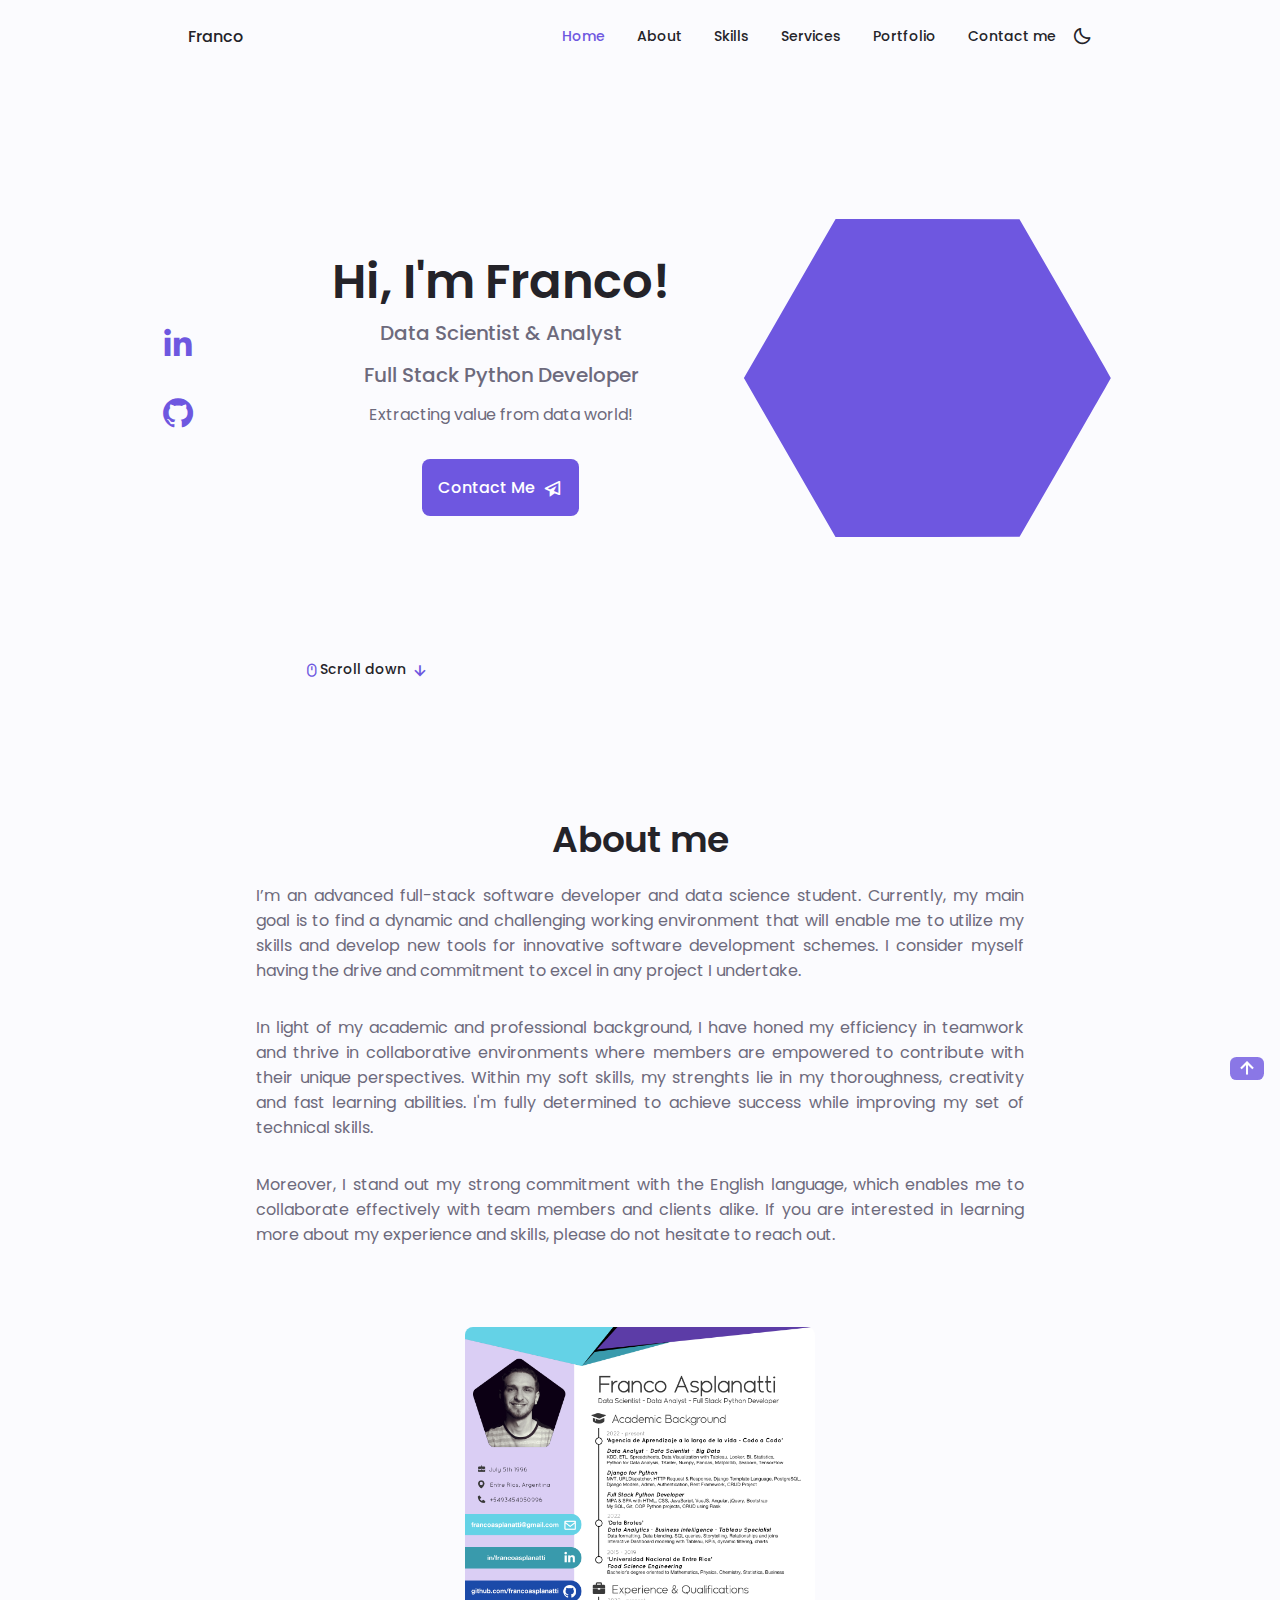
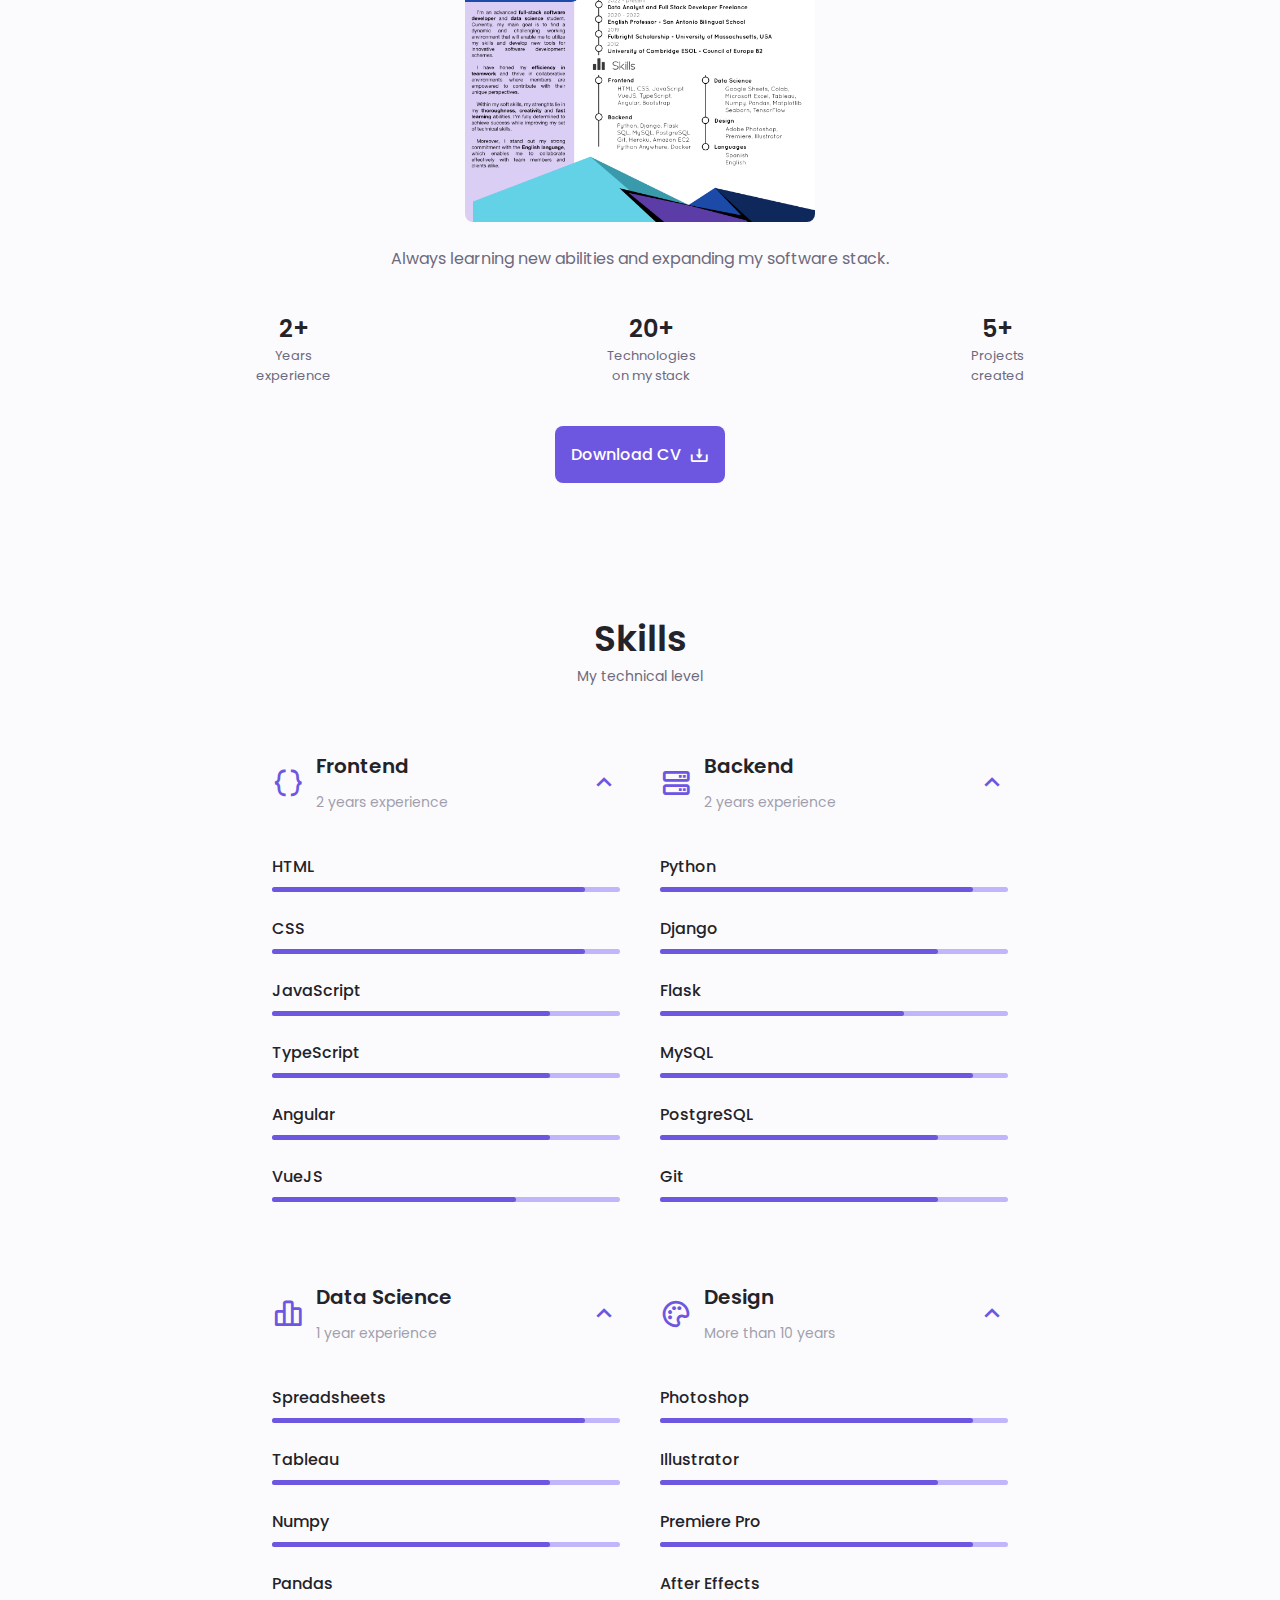
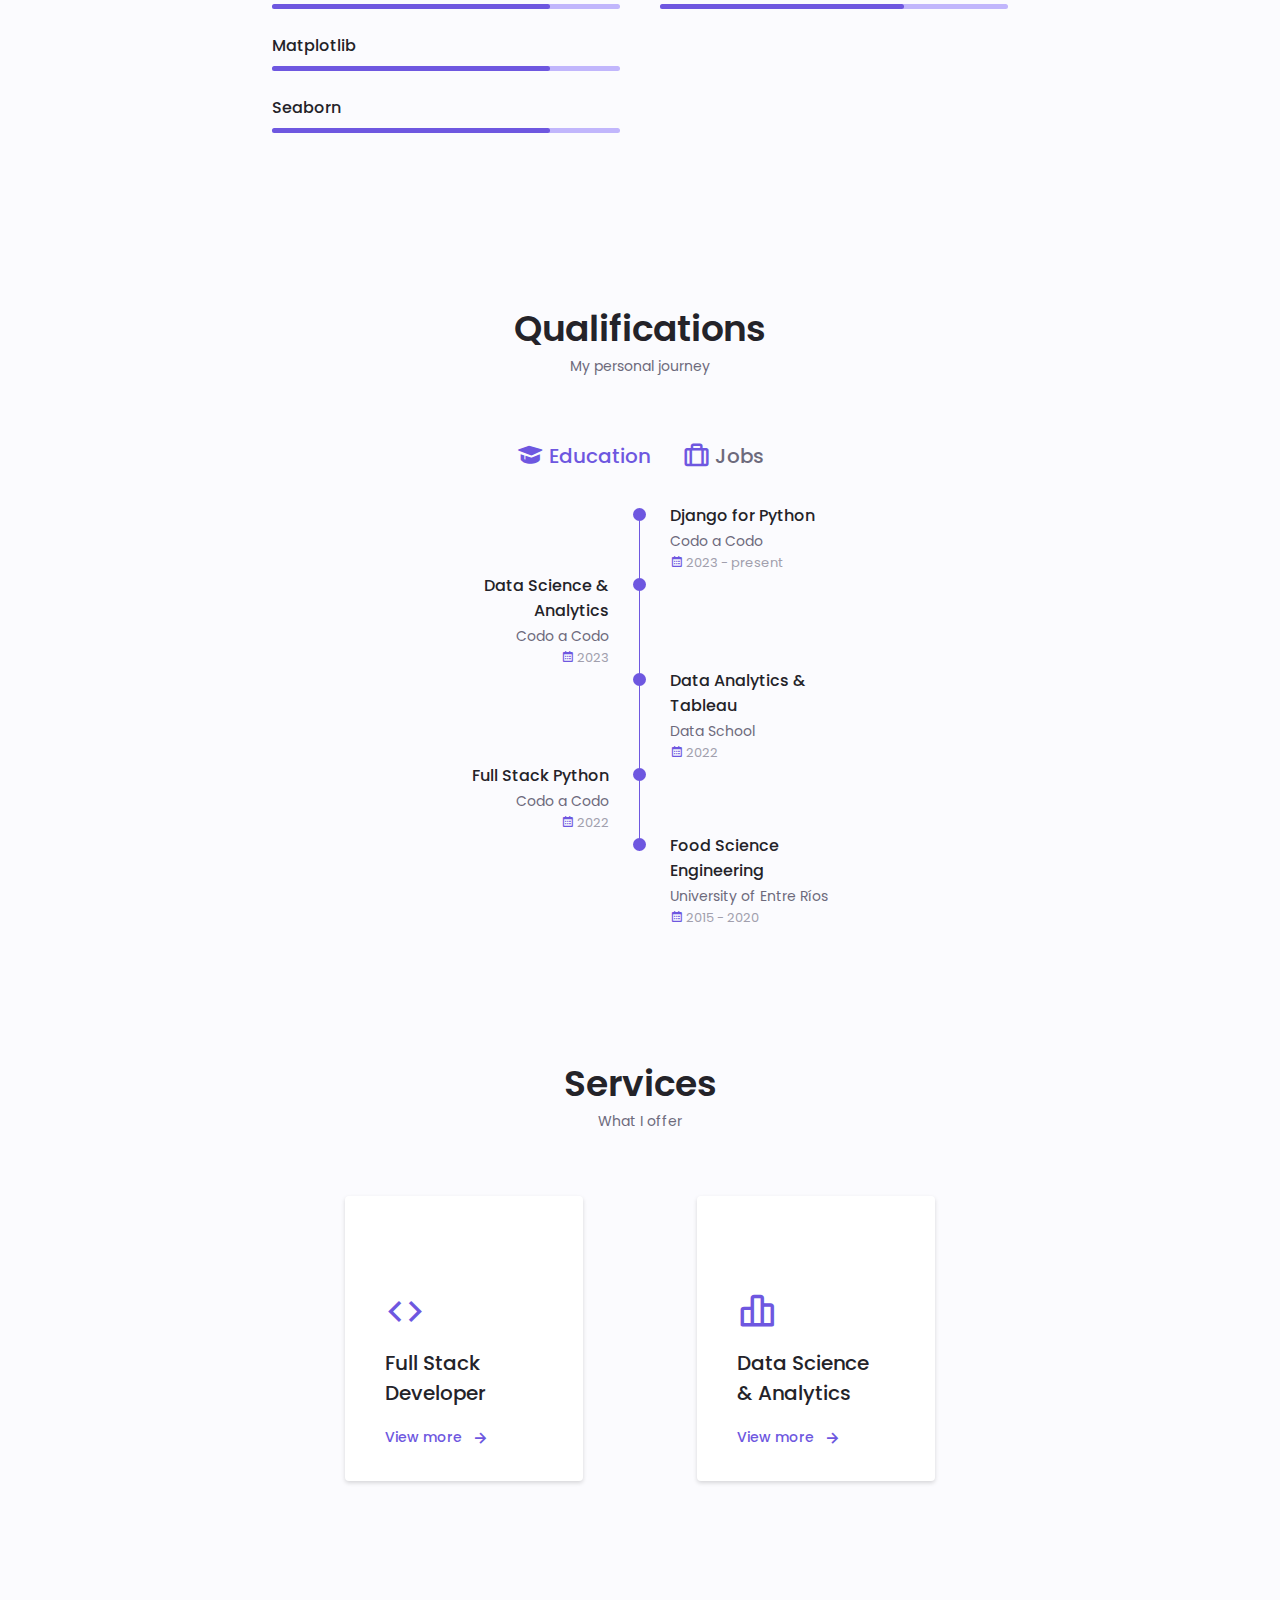
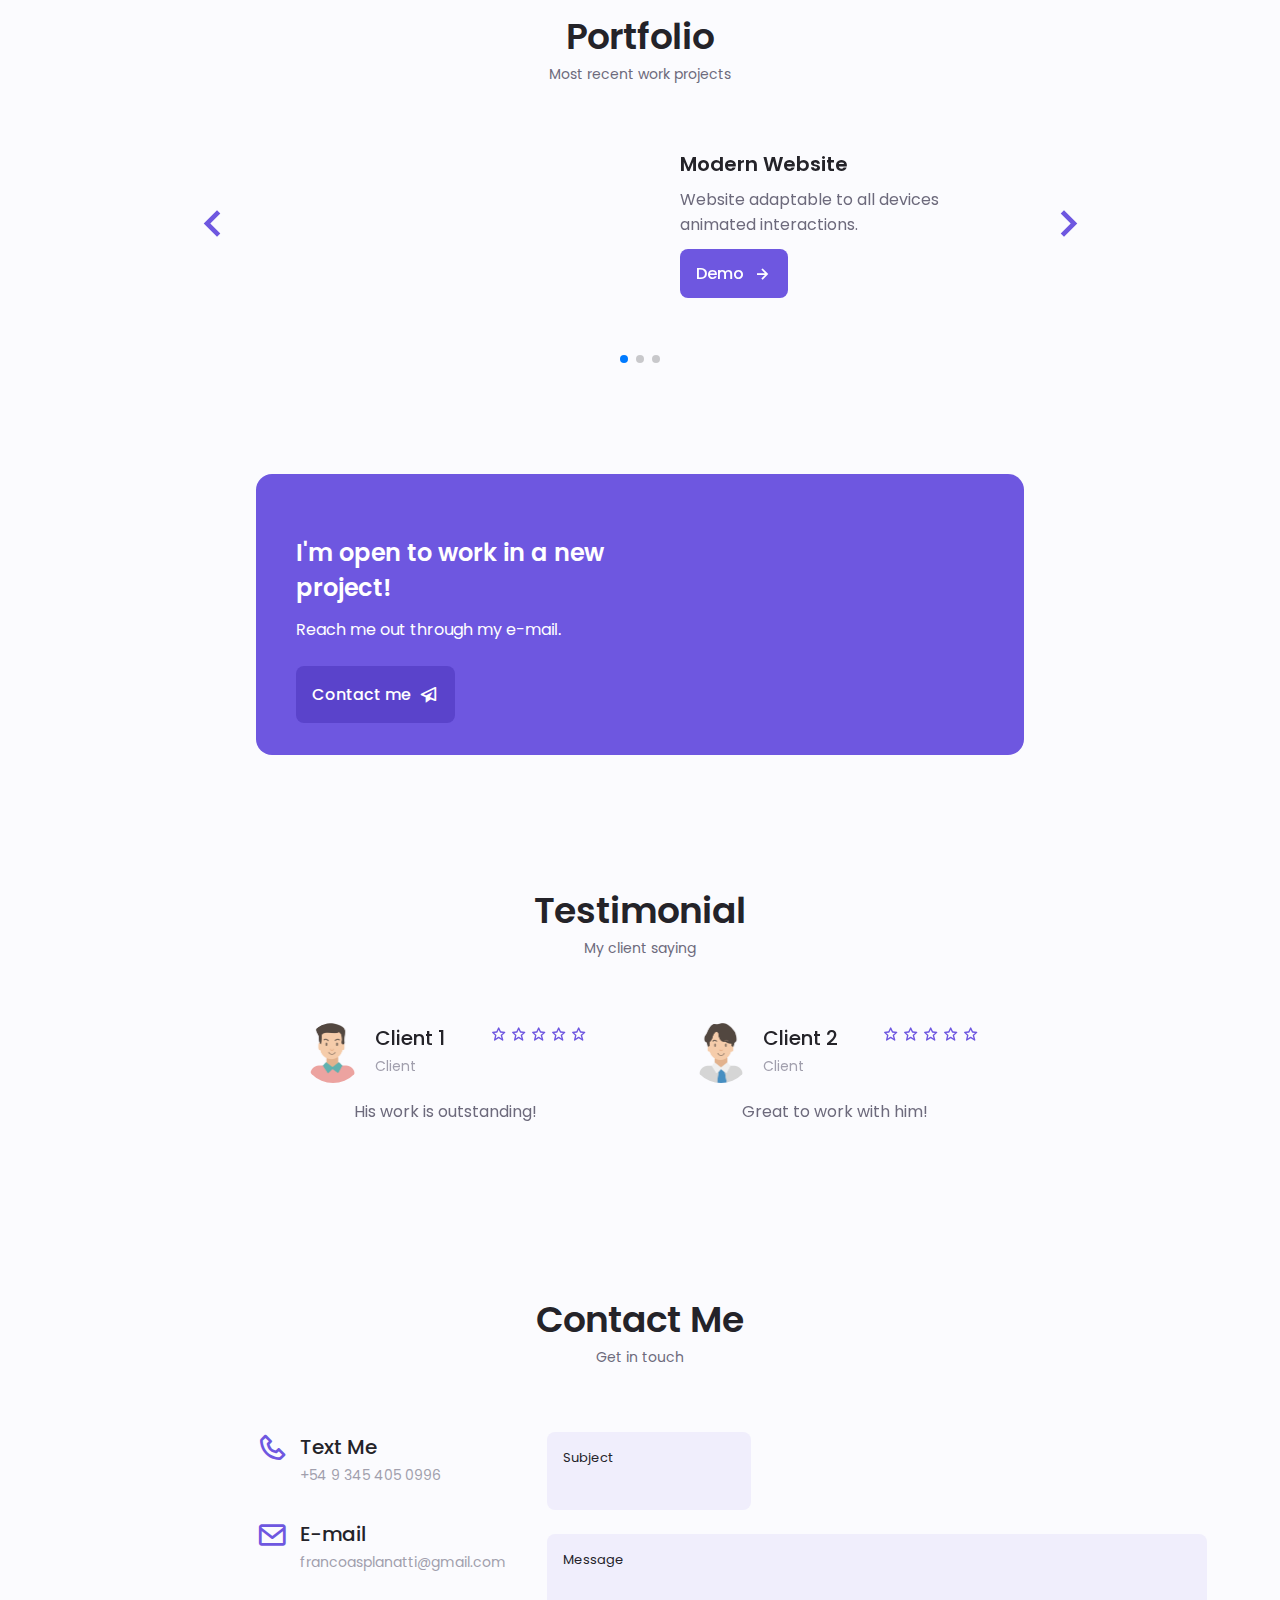
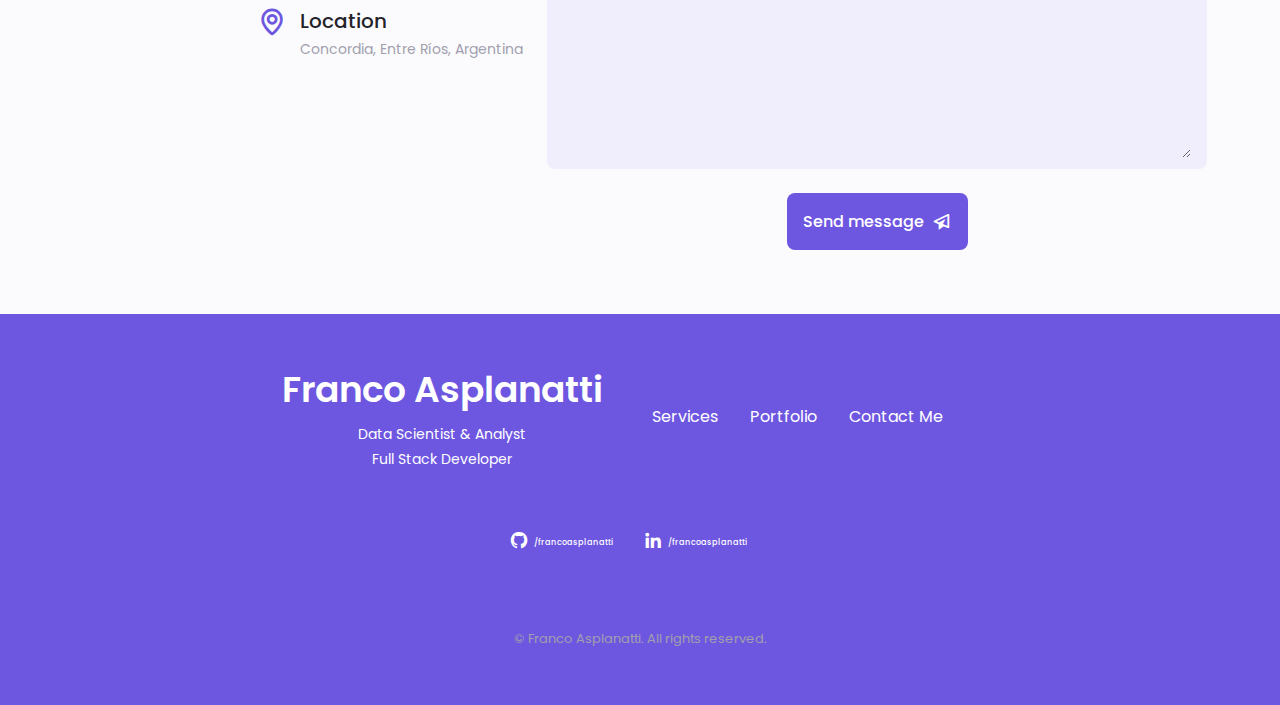
==== commit d76f82dc: "refresh" ====
--- a/index.html
+++ b/index.html
@@ -858,10 +858,10 @@
                     <div class="testimonial__content swiper-slide">
                         <div class="testimonial__data">
                             <div class="testimonial__header">
-                                <img src="assets/img/testimonial1.jpg" alt="" class="testimonial__img">
+                                <img src="assets/img/testimonial1.png" alt="" class="testimonial__img">
 
                                 <div>
-                                    <h3 class="testimonial__name">Emi Loggio</h3>
+                                    <h3 class="testimonial__name">Client 1</h3>
                                     <span class="testimonial__client">Client</span>
                                 </div>
                             </div>
@@ -875,7 +875,7 @@
                             </div>
                         </div>
 
-                        <p class="testimonial__description">He is the best, his work is phenomenal, mostro.</p>
+                        <p class="testimonial__description">His work is outstanding!</p>
                     </div>
 
                     <!-- Testimonial 2  -->
@@ -883,11 +883,11 @@
                     <div class="testimonial__content swiper-slide">
                         <div class="testimonial__data">
                             <div class="testimonial__header">
-                                <img src="assets/img/testimonial2.jpg" alt="" class="testimonial__img">
+                                <img src="assets/img/testimonial2.png" alt="" class="testimonial__img">
 
                                 <div>
-                                    <h3 class="testimonial__name">Juani Maldonado</h3>
-                                    <span class="testimonial__client">Boyfriend</span>
+                                    <h3 class="testimonial__name">Client 2</h3>
+                                    <span class="testimonial__client">Client</span>
                                 </div>
                             </div>
 
@@ -900,7 +900,7 @@
                             </div>
                         </div>
 
-                        <p class="testimonial__description">He is the best, his work is great, mostro.</p>
+                        <p class="testimonial__description">Great to work with him!</p>
                     </div>
                 </div>
 
--- a/assets/css/style.css
+++ b/assets/css/style.css
@@ -849,6 +849,7 @@
     height: 60px;
     border-radius: 50%;
     margin-right: var(--mb-0-75);
+    object-fit: scale-down;
 }
 
 .testimonial__name{
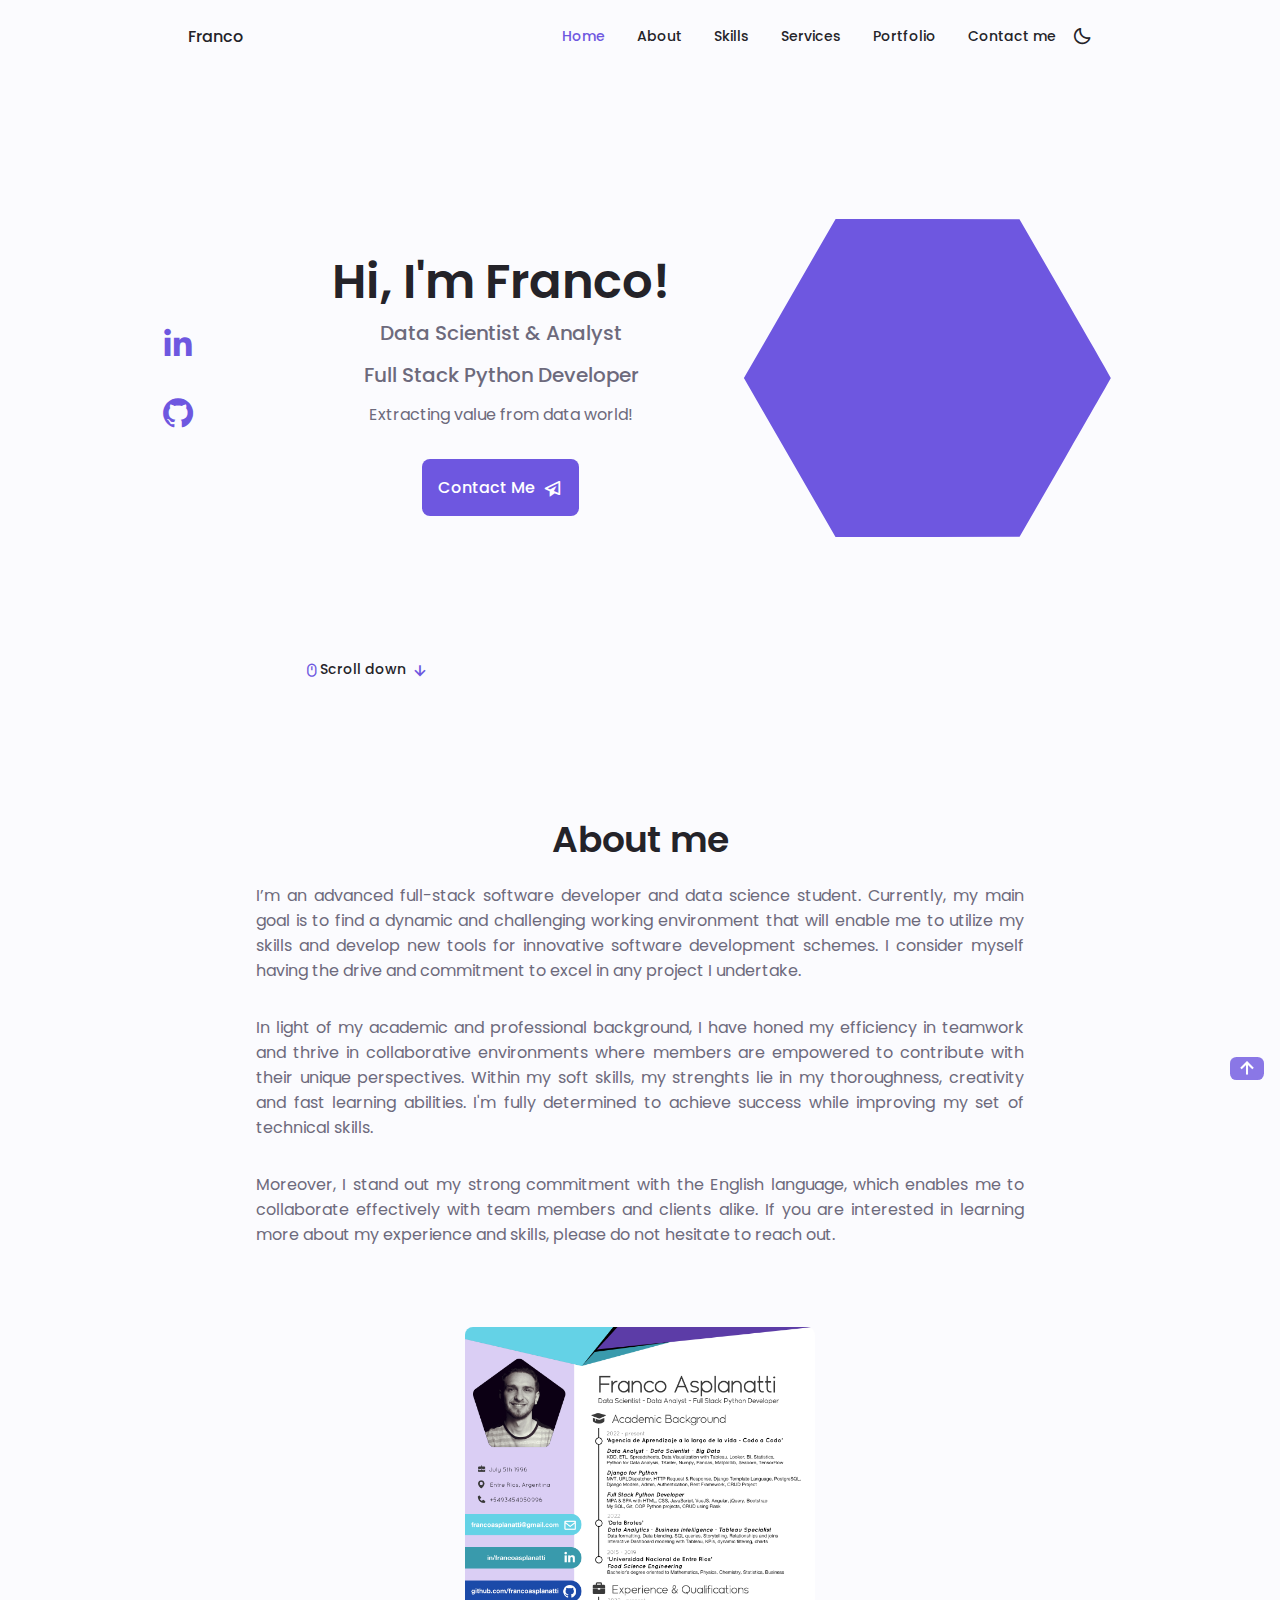
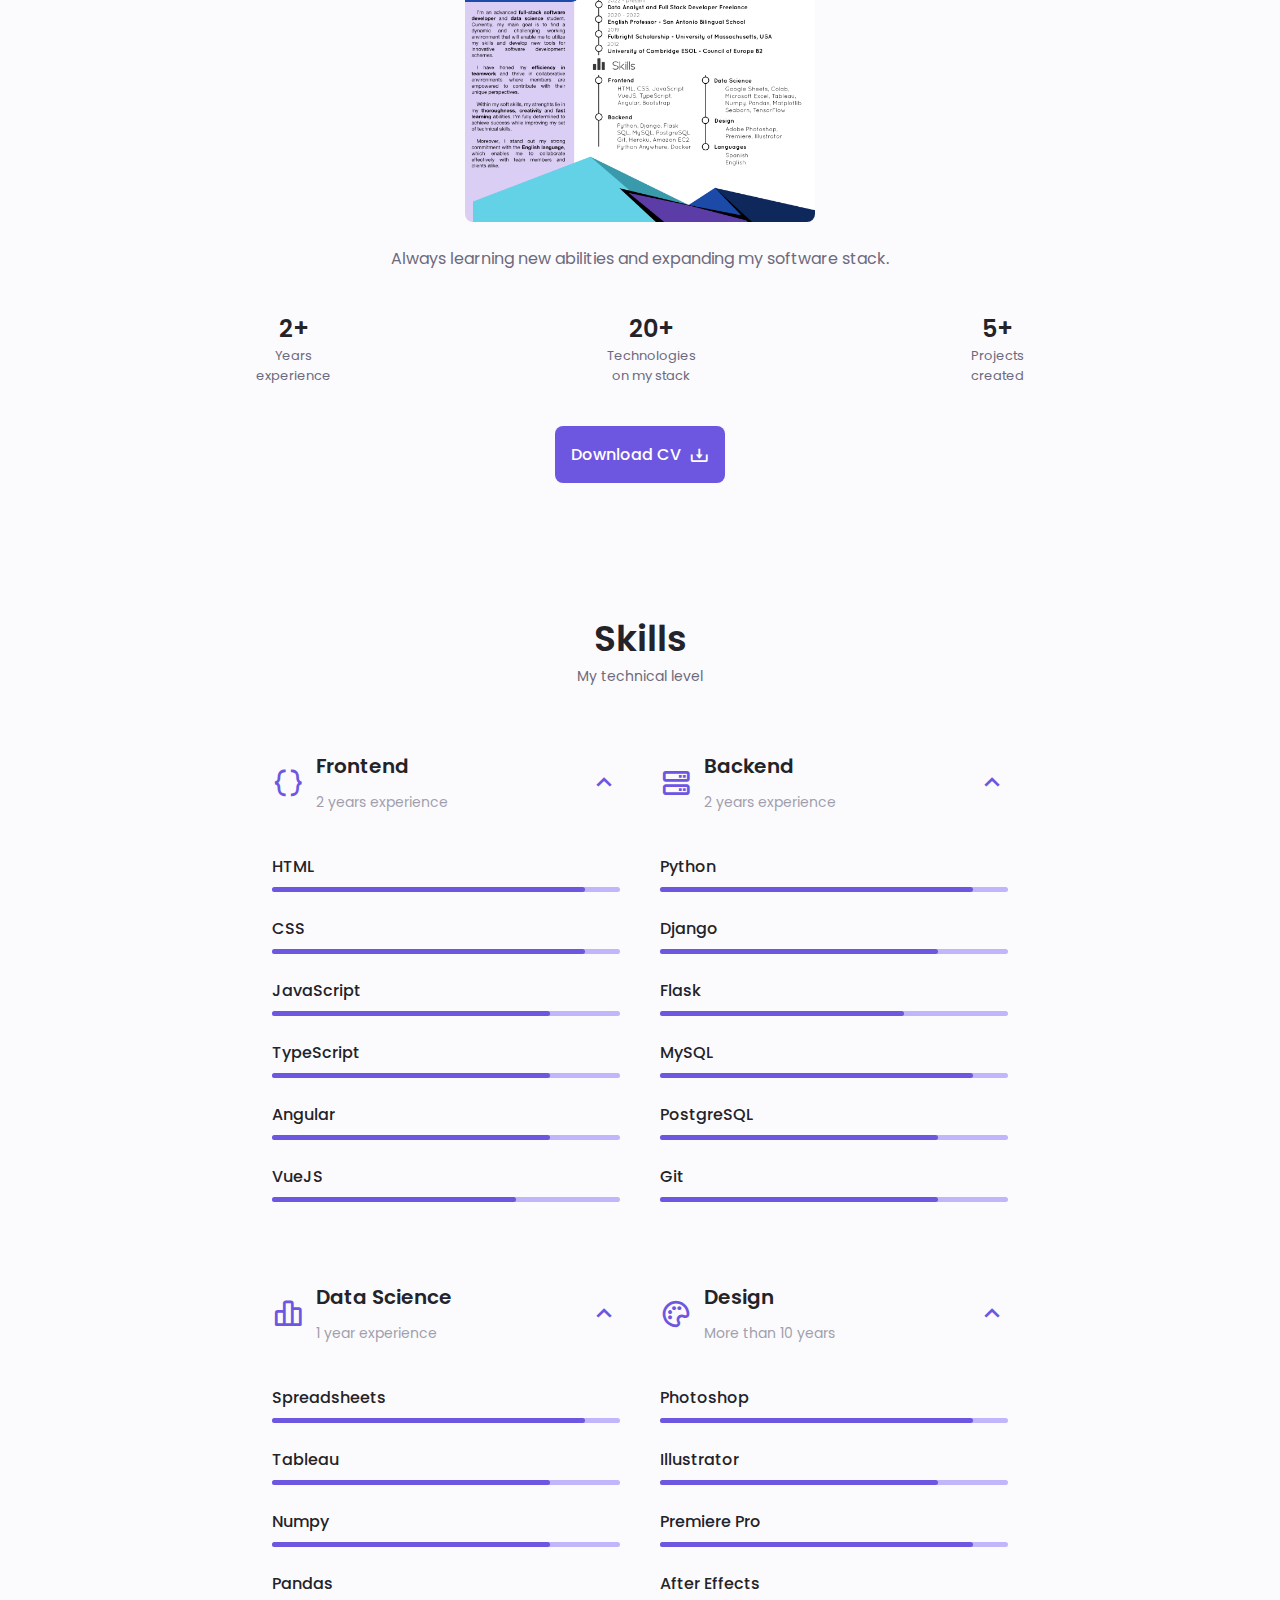
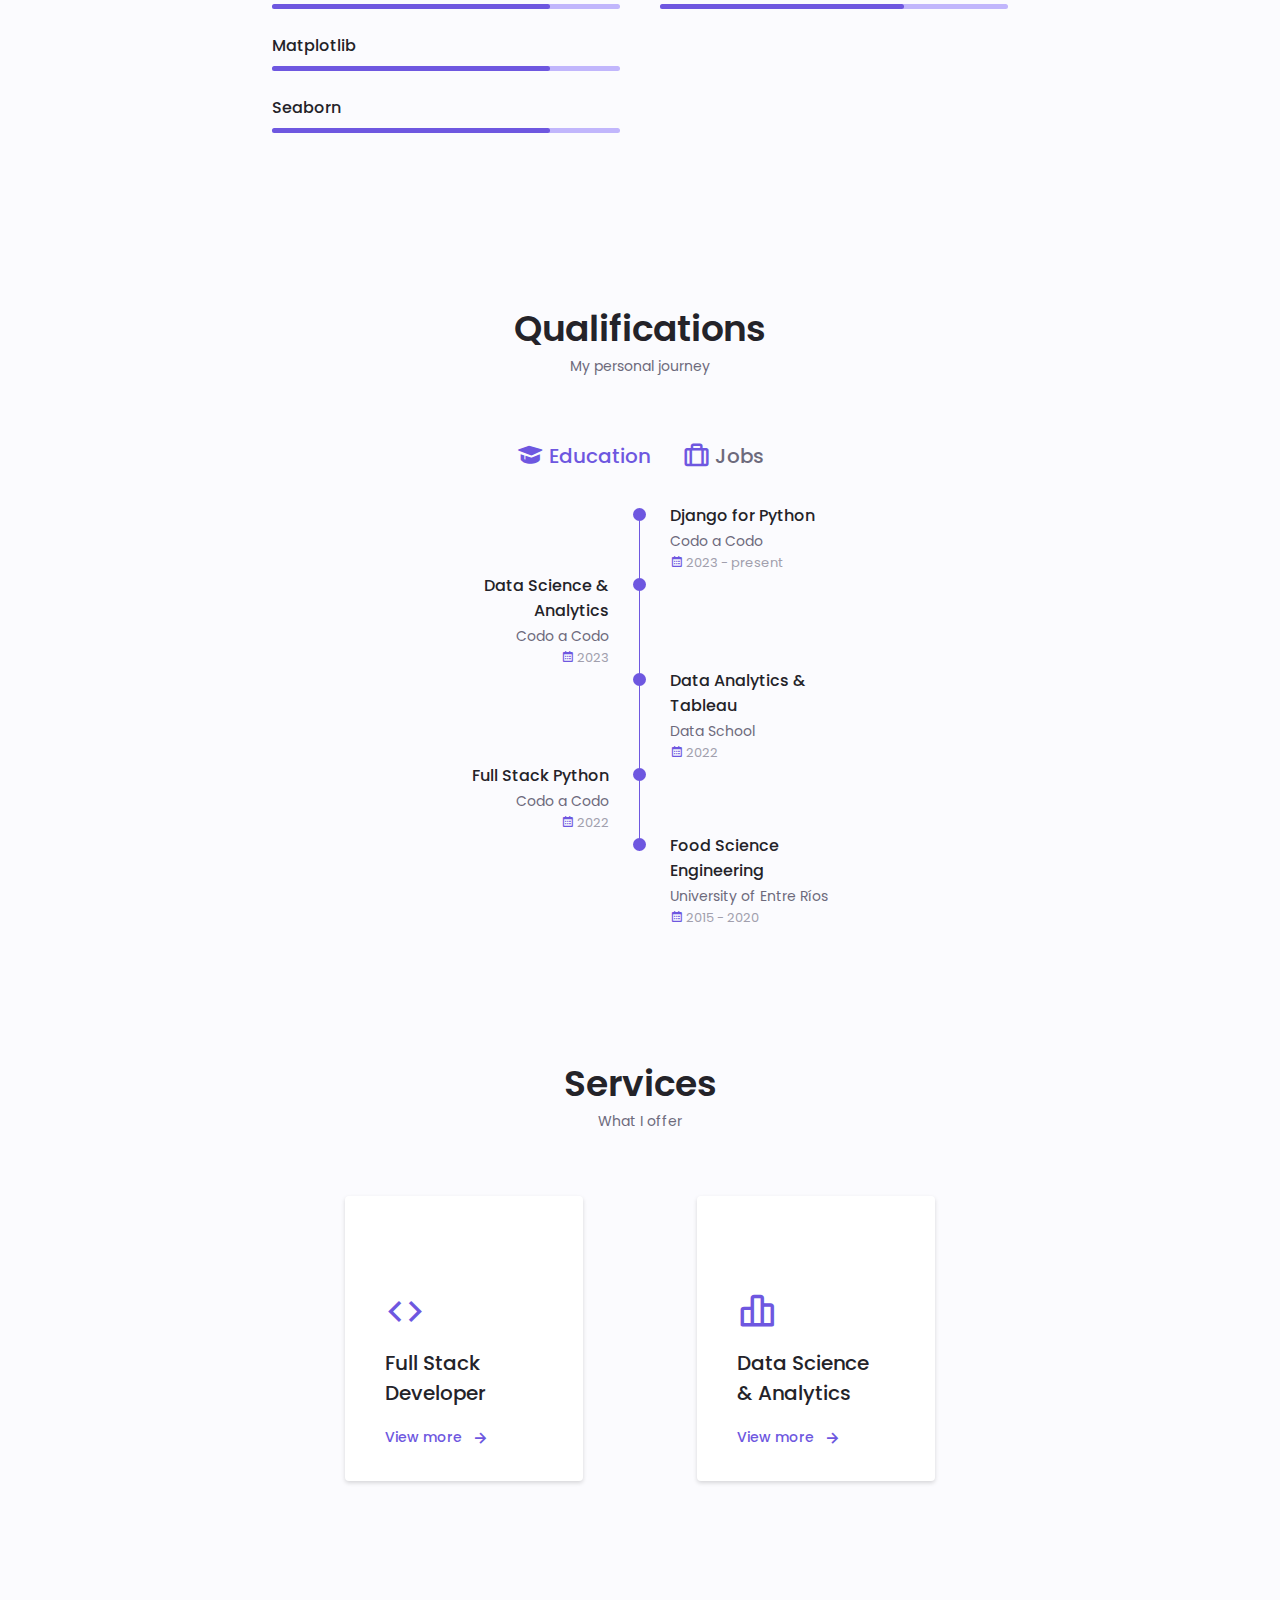
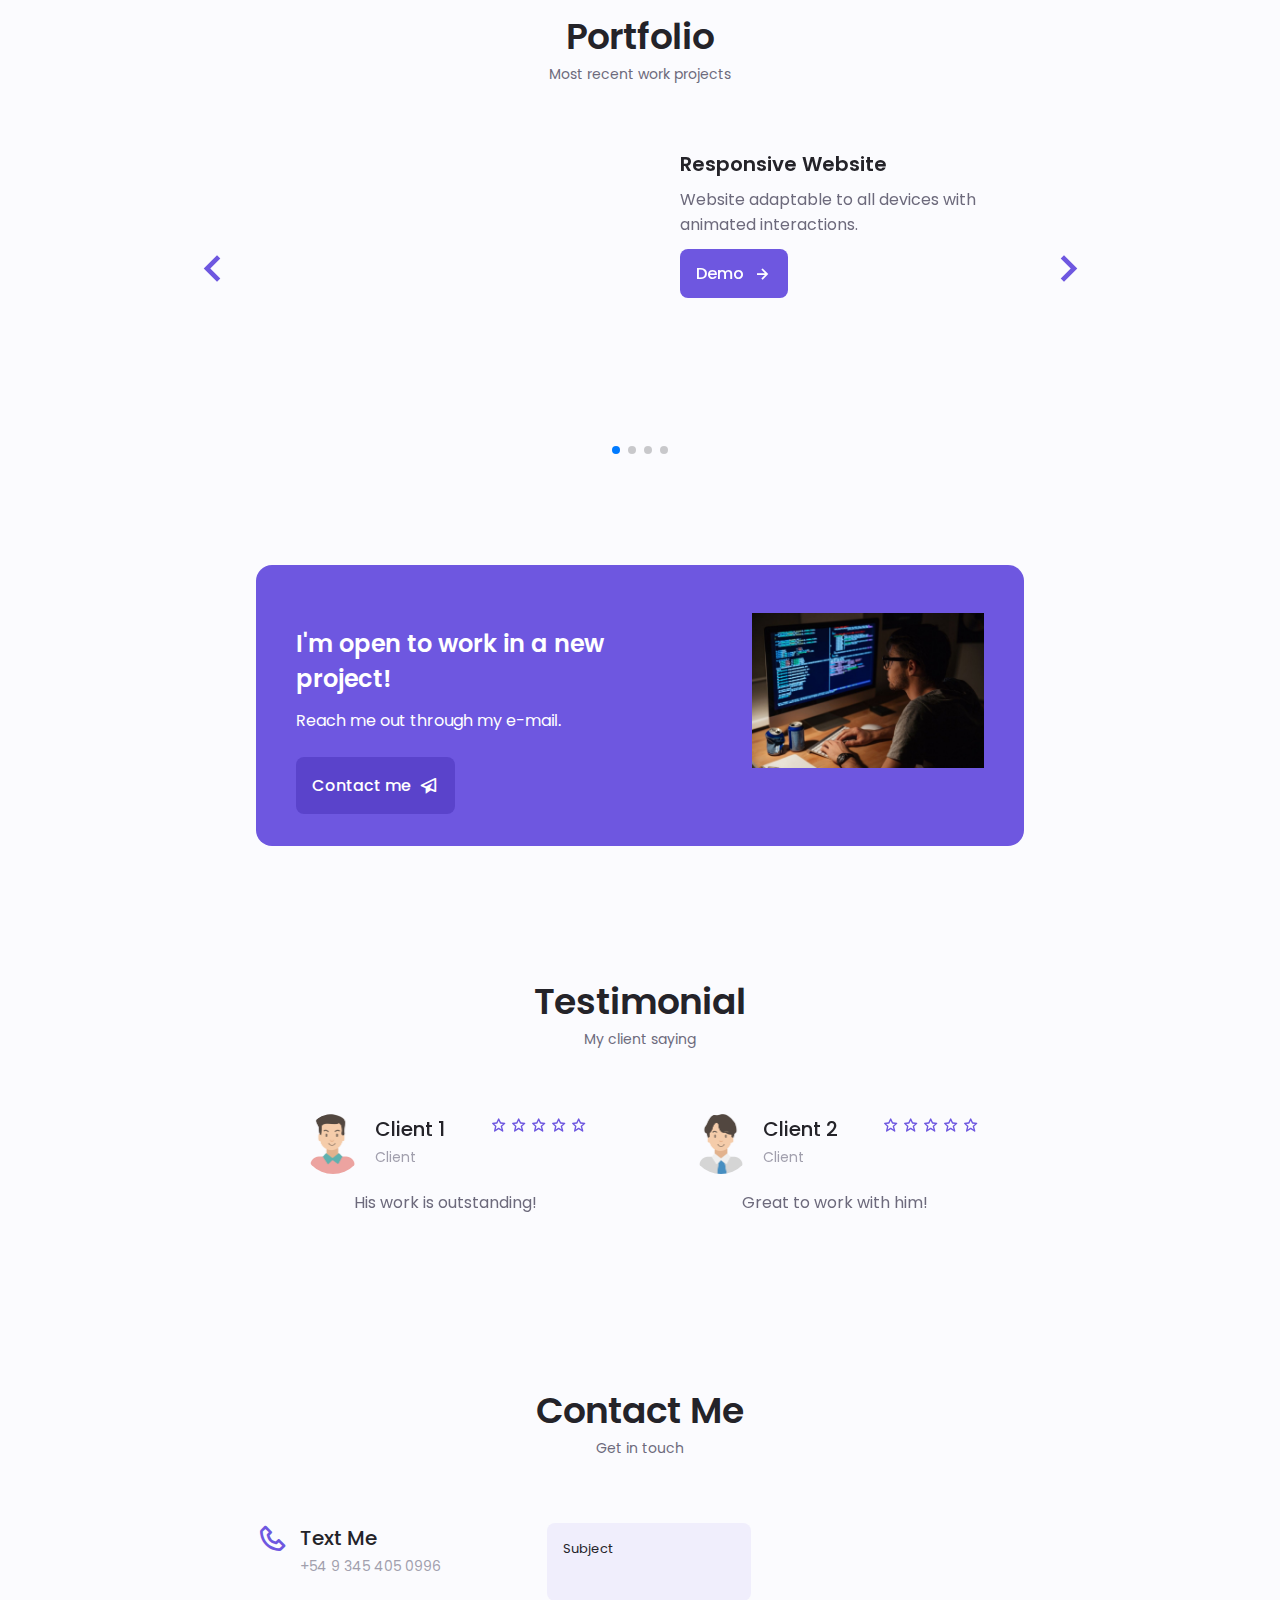
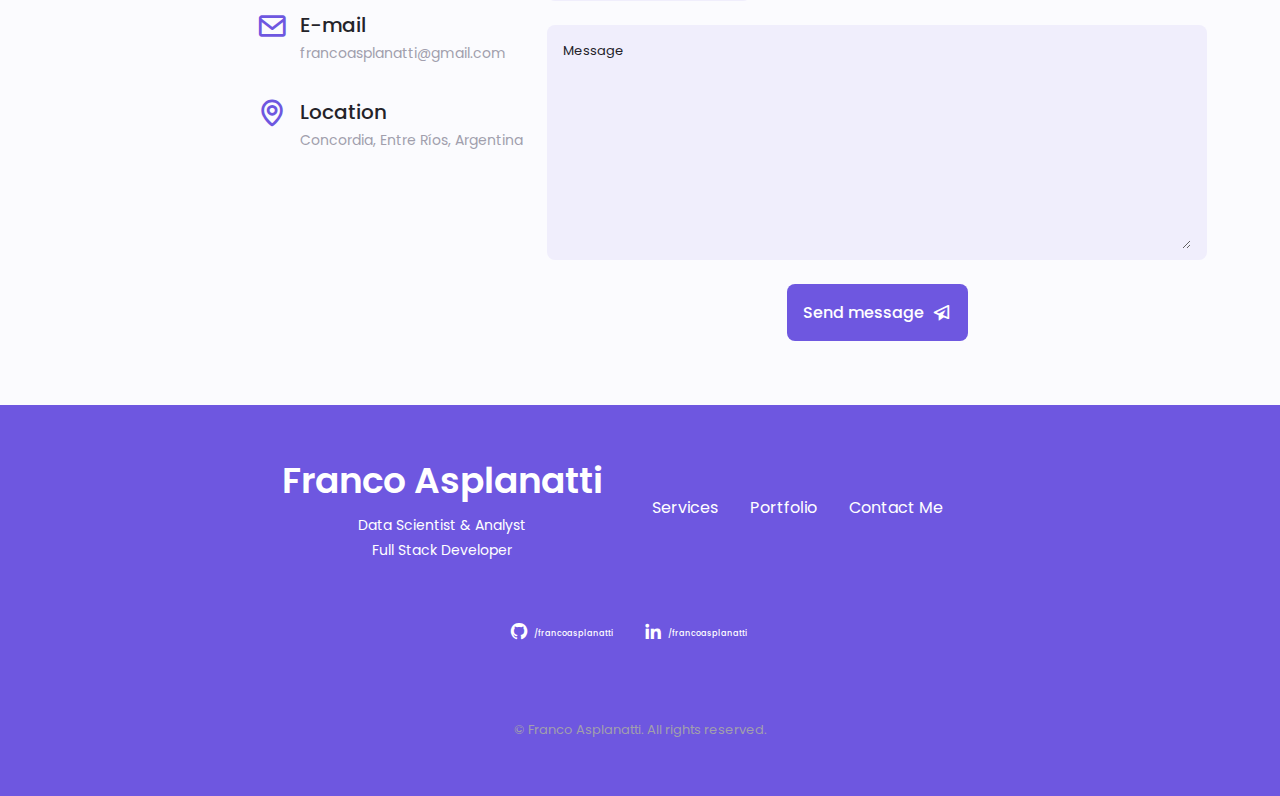
==== commit 004fd522: "update-assets" ====
--- a/index.html
+++ b/index.html
@@ -4,6 +4,9 @@
     <meta charset="UTF-8">
     <meta http-equiv="X-UA-Compatible" content="IE=edge">
     <meta name="viewport" content="width=device-width, initial-scale=1.0">
+
+    <!-- Logo -->
+    <link rel="icon" href="assets/img/logo.ico">
 
     <!-- Boxicons -->
     <link href='https://unpkg.com/boxicons@2.1.4/css/boxicons.min.css' rel='stylesheet'>
@@ -770,9 +773,9 @@
                         <img src="assets/img/portfolio1.jpg" alt="" class="portfolio__img">
 
                         <div class="portfolio__data">
-                            <h3 class="portfolio__title">Modern Website</h3>
-                            <p class="portfolio__description">Website adaptable to all devices animated interactions.</p>
-                            <a href="#" class="button button--flex button--small portfolio__button">
+                            <h3 class="portfolio__title">Responsive Website</h3>
+                            <p class="portfolio__description">Website adaptable to all devices with animated interactions.</p>
+                            <a href="https://francoasplanatti.github.io/mitiendacafe-responsive/" class="button button--flex button--small portfolio__button">
                                 Demo
                                 <i class='bx bx-right-arrow-alt button__icon'></i>
                             </a>
@@ -785,9 +788,9 @@
                         <img src="assets/img/portfolio2.jpg" alt="" class="portfolio__img">
                     
                         <div class="portfolio__data">
-                            <h3 class="portfolio__title">Angular Store online</h3>
-                            <p class="portfolio__description">Website adaptable to all devices animated interactions.</p>
-                            <a href="#" class="button button--flex button--small portfolio__button">
+                            <h3 class="portfolio__title">Angular CRUD</h3>
+                            <p class="portfolio__description">Responsive form managing entries on a local JSON.</p>
+                            <a href="https://github.com/francoasplanatti/angular-crud" class="button button--flex button--small portfolio__button">
                                 Demo
                                 <i class='bx bx-right-arrow-alt button__icon'></i>
                             </a>
@@ -800,9 +803,24 @@
                         <img src="assets/img/portfolio3.jpg" alt="" class="portfolio__img">
                     
                         <div class="portfolio__data">
-                            <h3 class="portfolio__title">CRUD project Flask</h3>
-                            <p class="portfolio__description">Website adaptable to all devices animated interactions.</p>
-                            <a href="#" class="button button--flex button--small portfolio__button">
+                            <h3 class="portfolio__title">Python Calculator</h3>
+                            <p class="portfolio__description">Basic calculator using PySimpleGUI for Python.</p>
+                            <a href="https://github.com/francoasplanatti/calculator-python" class="button button--flex button--small portfolio__button">
+                                Demo
+                                <i class='bx bx-right-arrow-alt button__icon'></i>
+                            </a>
+                        </div>
+                    </div>
+
+                    <!-- Portfolio 4 -->
+
+                    <div class="portfolio__content grid swiper-slide">
+                        <img src="assets/img/portfolio4.jpg" alt="" class="portfolio__img">
+                    
+                        <div class="portfolio__data">
+                            <h3 class="portfolio__title">Python Snake game</h3>
+                            <p class="portfolio__description">Popular snake game using PySimpleGUI for Python.</p>
+                            <a href="https://github.com/francoasplanatti/snake-python" class="button button--flex button--small portfolio__button">
                                 Demo
                                 <i class='bx bx-right-arrow-alt button__icon'></i>
                             </a>
@@ -839,7 +857,7 @@
                         </a>
                     </div>
 
-                    <img src="assets/img/project.png" alt="" class="project__img">
+                    <img src="assets/img/project.jpg" alt="" class="project__img">
                 </div>
             </div>
         </section>
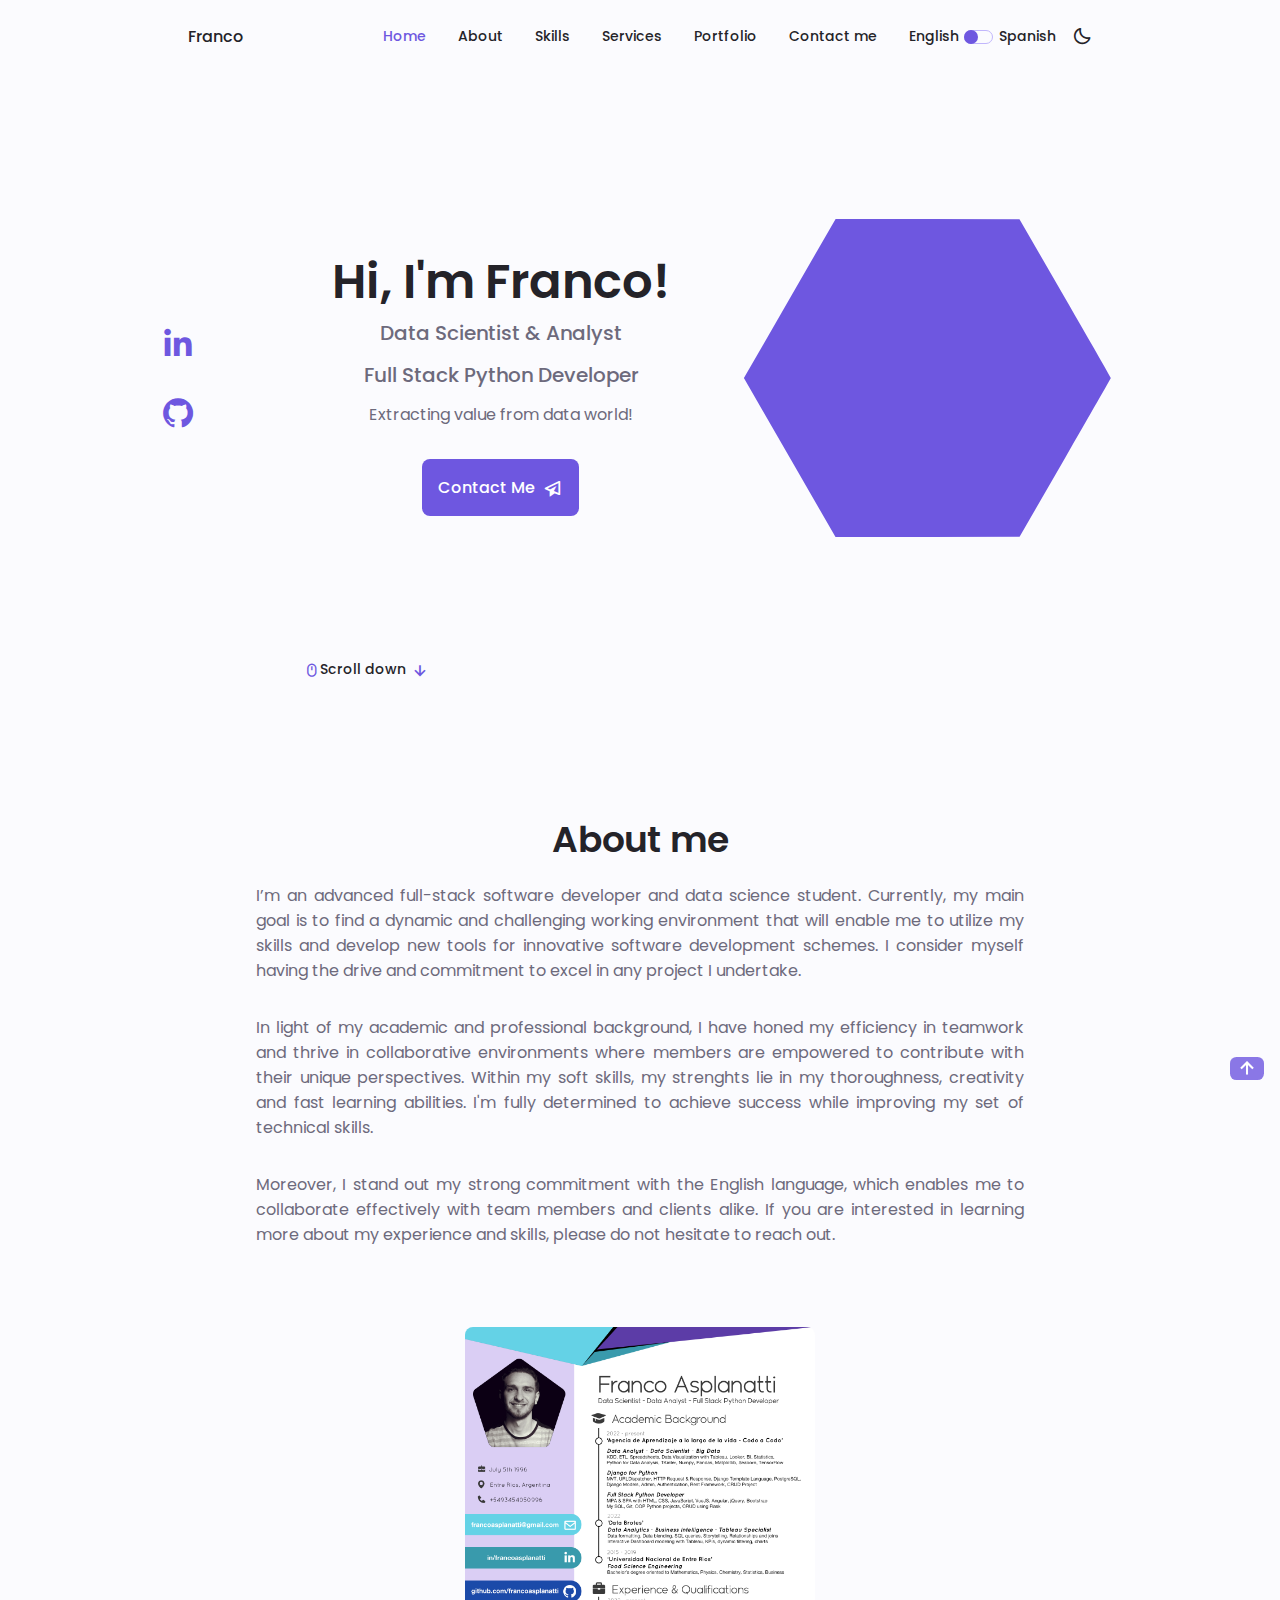
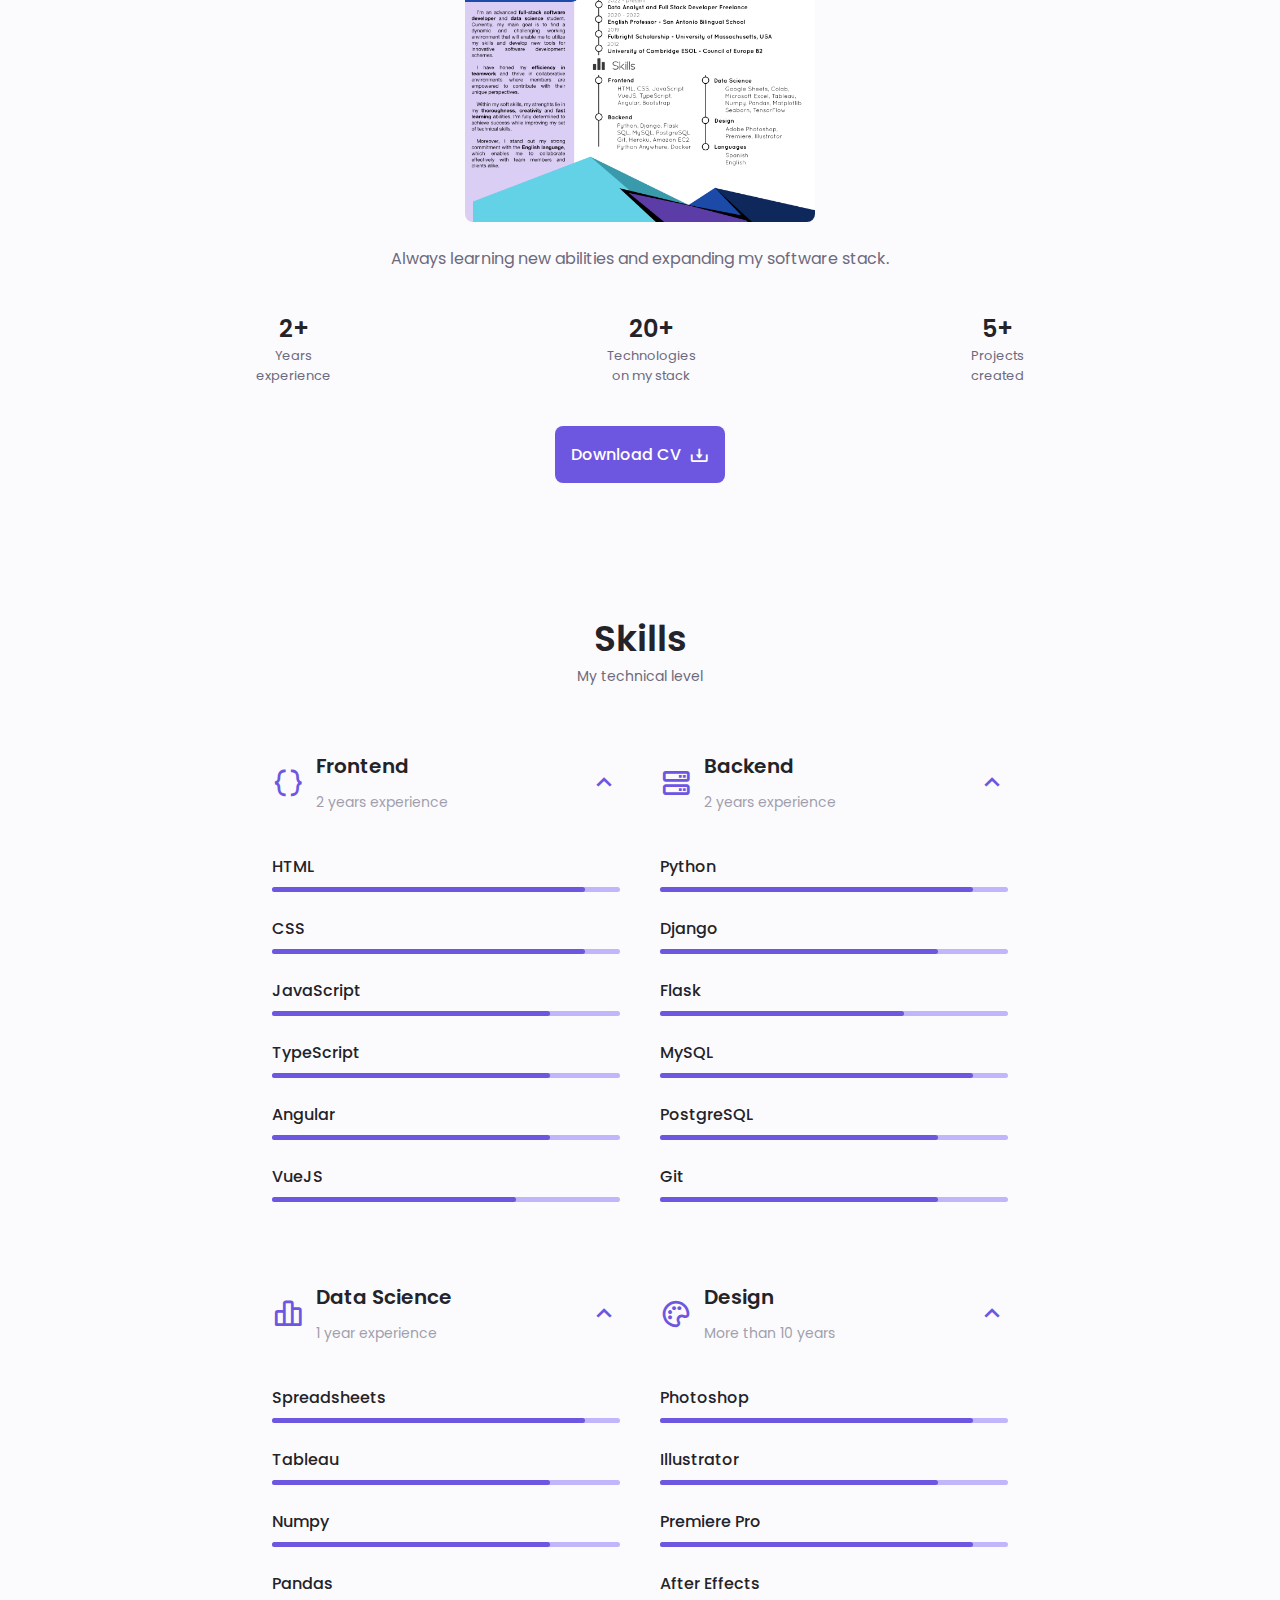
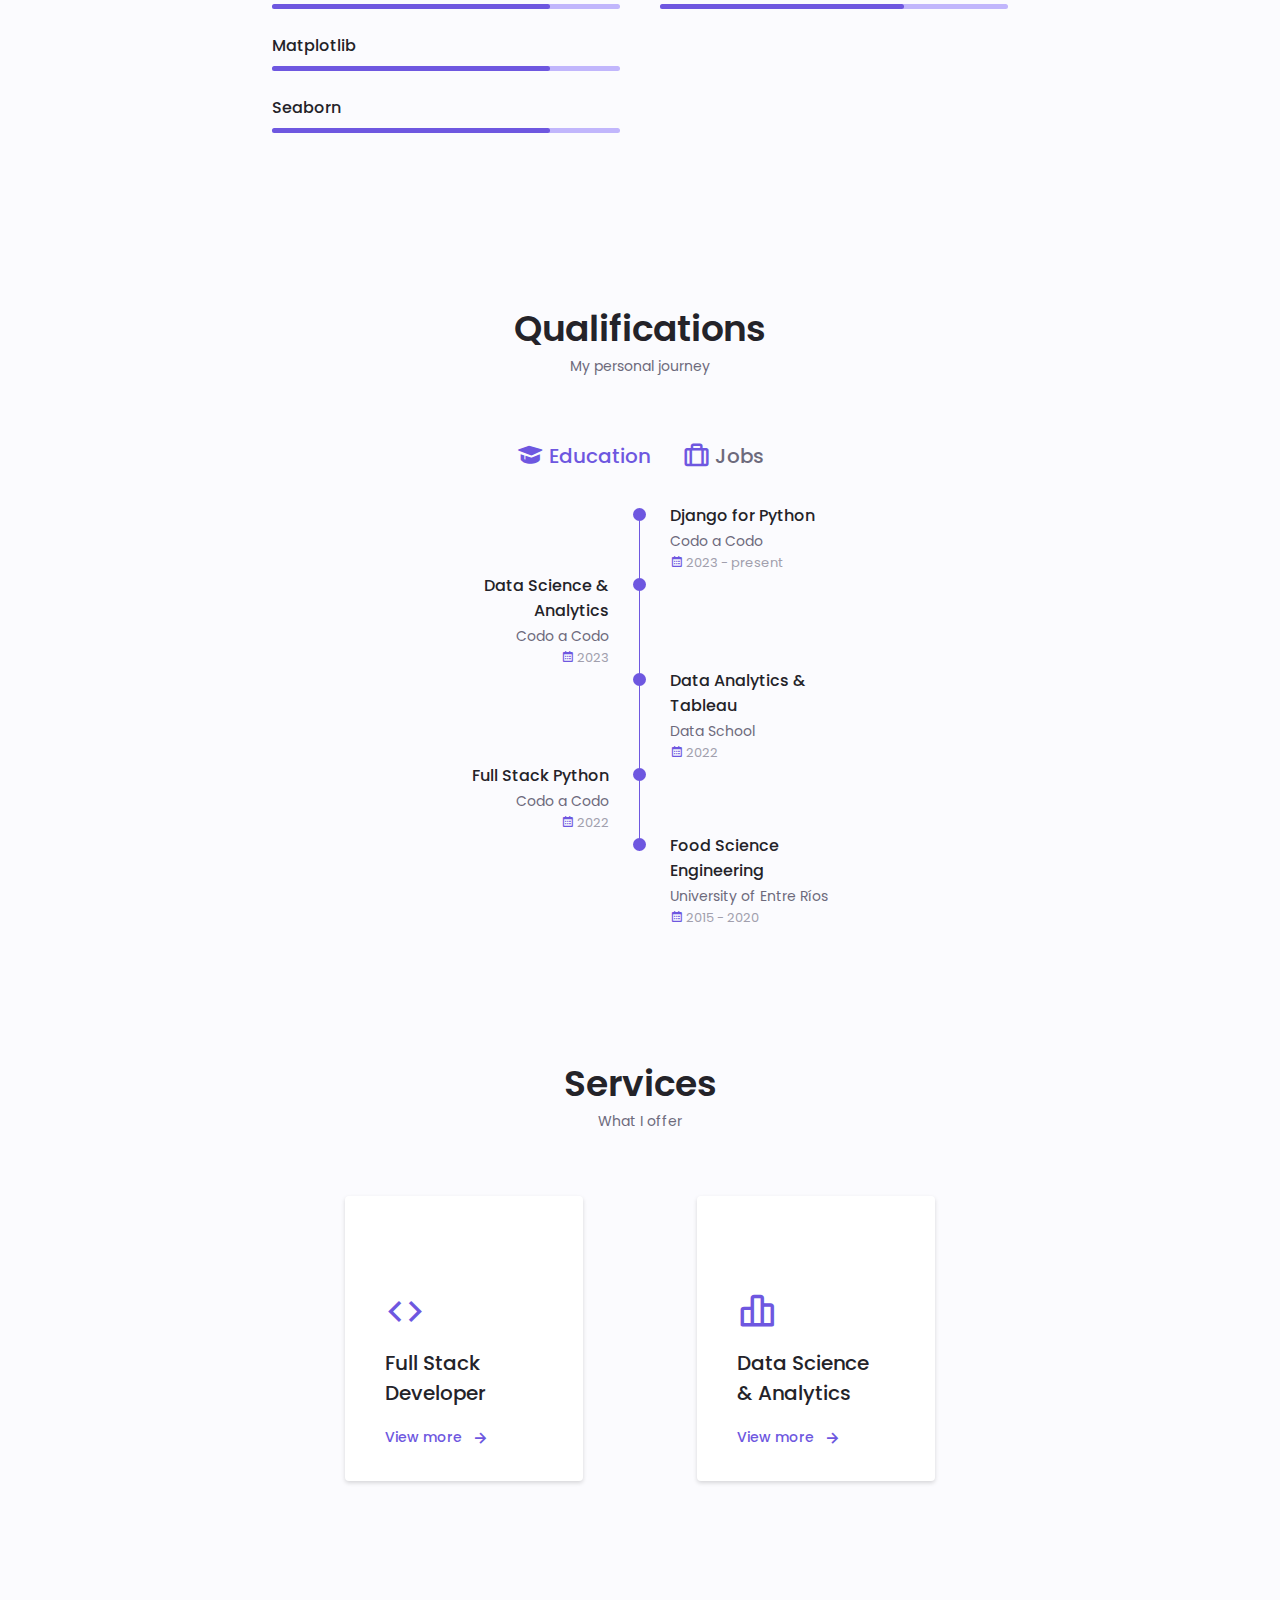
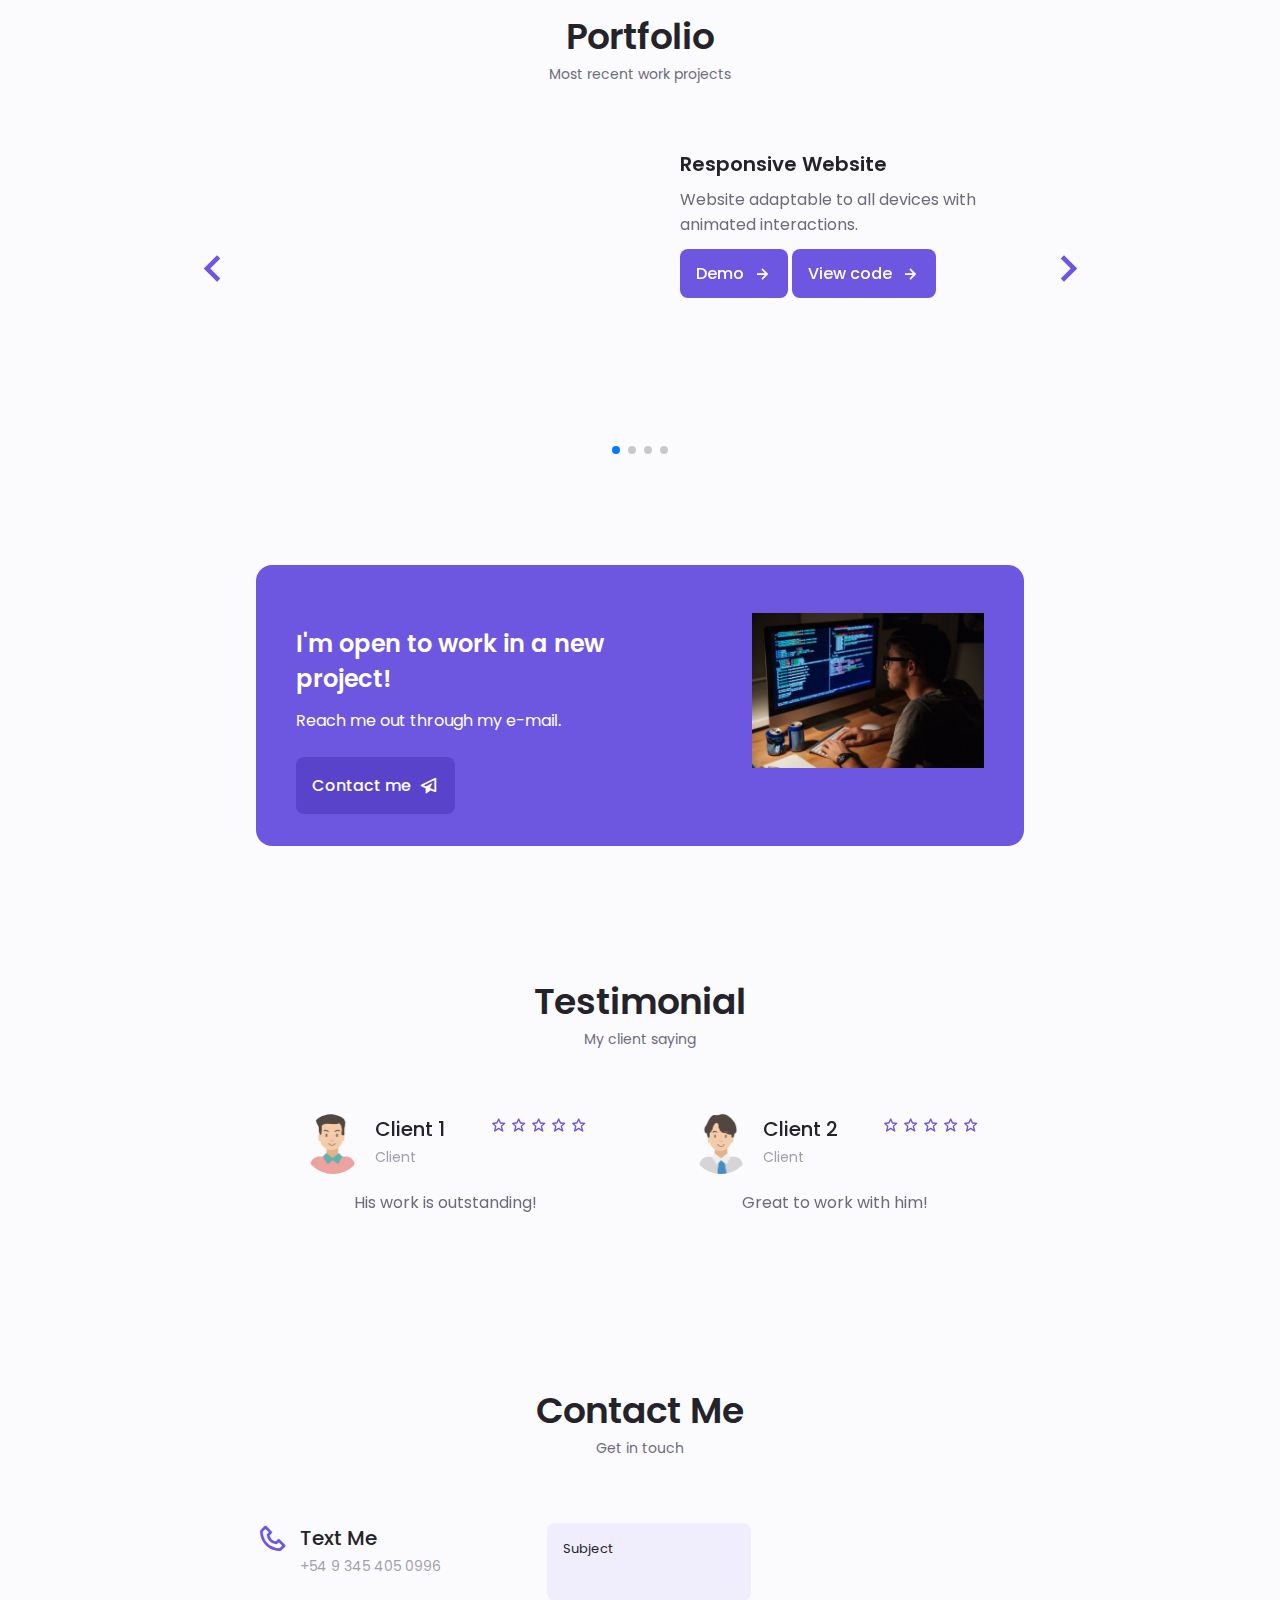
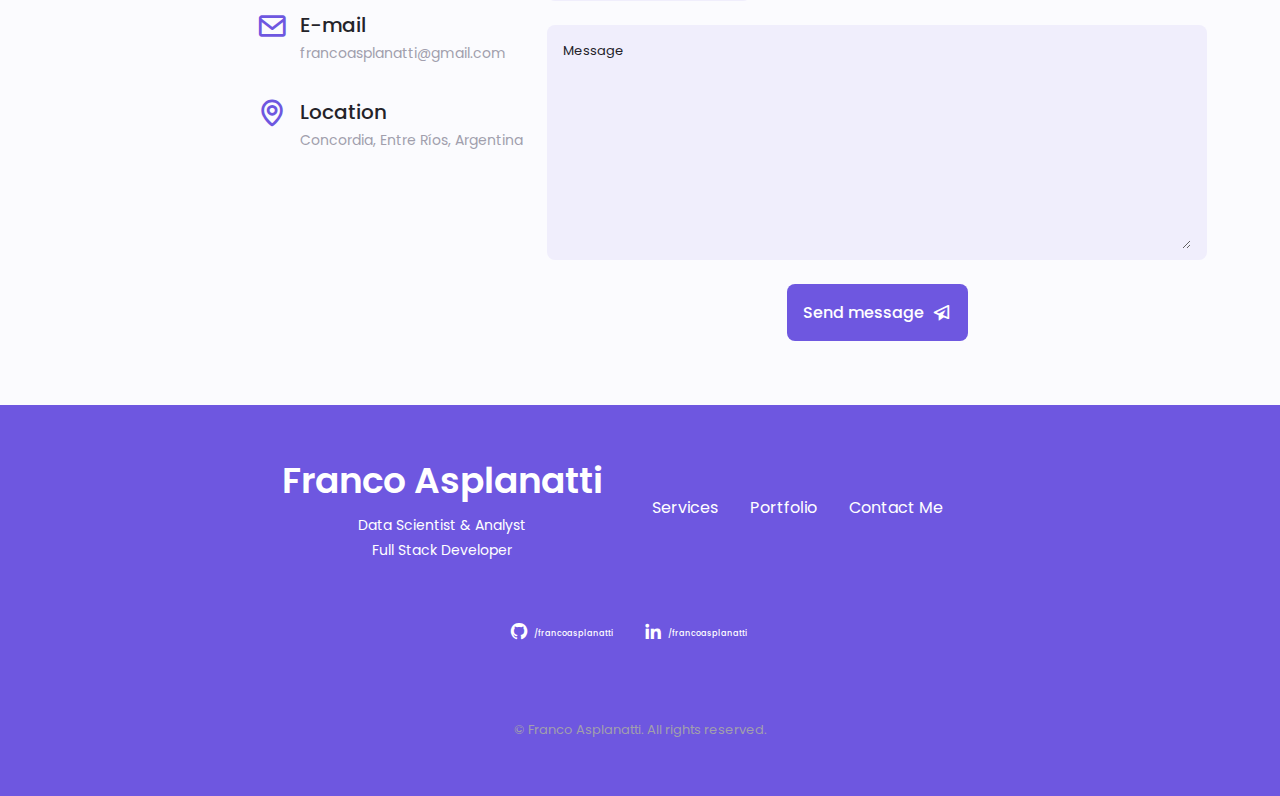
==== commit 2e589f22: "git commit -m "portfolio-refresh-update"" ====
--- a/index.html
+++ b/index.html
@@ -59,6 +59,11 @@
                         <a href="#contact" class="nav__link">
                             <i class='bx bx-paper-plane nav__icon'></i> Contact me
                         </a>
+                    </li>
+                    <li class="nav__item">
+                        <span class="en">English</span>
+                        <input type="checkbox" class="check">
+                        <span class="es">Spanish</span>
                     </li>
                 </ul>
                 <i class='bx bx-x nav__close' id="nav-close"></i>
@@ -173,7 +178,7 @@
                 <p id="section__subtitle__text">
                     Moreover, I stand out my strong commitment with the English language, which enables me to collaborate effectively with team members and clients alike. If you are interested in learning more about my experience and skills, please do not hesitate to reach out.    
                 </p>
-                </span>
+            </span>
 
             <div class="about__container container grid">
                 <img src="assets/img/CV.png" alt="" class="about__img">
@@ -775,8 +780,12 @@
                         <div class="portfolio__data">
                             <h3 class="portfolio__title">Responsive Website</h3>
                             <p class="portfolio__description">Website adaptable to all devices with animated interactions.</p>
+                            <a href="assets/projects/project-1.html" class="button button--flex button--small portfolio__button">
+                                Demo
+                                <i class='bx bx-right-arrow-alt button__icon'></i>
+                            </a>
                             <a href="https://francoasplanatti.github.io/mitiendacafe-responsive/" class="button button--flex button--small portfolio__button">
-                                Demo
+                                View code
                                 <i class='bx bx-right-arrow-alt button__icon'></i>
                             </a>
                         </div>
@@ -794,6 +803,10 @@
                                 Demo
                                 <i class='bx bx-right-arrow-alt button__icon'></i>
                             </a>
+                            <a href="https://francoasplanatti.github.io/mitiendacafe-responsive/" class="button button--flex button--small portfolio__button">
+                                View code
+                                <i class='bx bx-right-arrow-alt button__icon'></i>
+                            </a>
                         </div>
                     </div>
 
@@ -809,6 +822,10 @@
                                 Demo
                                 <i class='bx bx-right-arrow-alt button__icon'></i>
                             </a>
+                            <a href="https://github.com/francoasplanatti/calculator-python" class="button button--flex button--small portfolio__button">
+                                View code
+                                <i class='bx bx-right-arrow-alt button__icon'></i>
+                            </a>
                         </div>
                     </div>
 
@@ -822,6 +839,10 @@
                             <p class="portfolio__description">Popular snake game using PySimpleGUI for Python.</p>
                             <a href="https://github.com/francoasplanatti/snake-python" class="button button--flex button--small portfolio__button">
                                 Demo
+                                <i class='bx bx-right-arrow-alt button__icon'></i>
+                            </a>
+                            <a href="https://github.com/francoasplanatti/snake-python" class="button button--flex button--small portfolio__button">
+                                View code
                                 <i class='bx bx-right-arrow-alt button__icon'></i>
                             </a>
                         </div>
--- a/assets/css/style.css
+++ b/assets/css/style.css
@@ -257,6 +257,11 @@
     color: var(--first-color);
 }
 
+.nav__item{
+    display: flex;
+    align-items: center;
+}
+
 .nav__icon{
     font-size: 1.2rem;
 }
@@ -272,6 +277,55 @@
 
 .nav__close:hover{
     color: var(--first-color-alt);
+}
+
+.en{
+    font-size: var(--small-font-size);
+    color: var(--title-color);
+    font-weight: var(--font-medium);
+    padding-right: 5px;
+}
+
+.es{
+    font-size: var(--small-font-size);
+    color: var(--title-color);
+    font-weight: var(--font-medium);
+    padding-left: 5px;
+}
+
+.check{
+    align-items: center;
+    position: relative;
+    width: 30px;
+}
+
+.check:before{
+    content: '';
+    position: absolute;
+    width: 27px;
+    height: 12px;
+    background: var(--body-color);
+    border-radius: 15px;
+    border: 1.5px solid var(--first-color-lighter);
+}
+
+.check:after{
+    content: '';
+    position: absolute;
+    width: 14px;
+    height: 14px;
+    background: var(--first-color);
+    border-radius: 15px;
+    transition: 0.25s;
+    box-sizing: border-box;
+}
+
+.check:checked:after{
+    left:15px;
+}
+
+.check:checked:before{
+    background: var(--first-color-lighter);
 }
 
     /* Show menu */
@@ -770,6 +824,25 @@
     transform: translateX(.25rem);
 }
 
+.projects__container{
+    display: grid;
+    margin: 0 3rem;
+}
+
+.projects__img {
+    width: 100%;
+    padding: 0 1rem;
+    border-radius: .5rem;
+    justify-self: center;
+    align-self: center;
+}
+
+.back__btn{
+    display: flex;
+    justify-content: space-evenly;
+    align-items: center;
+}
+
 .swiper-button-prev::after,
 .swiper-button-next::after{
     content: '';
@@ -1116,6 +1189,10 @@
         width: 200px;
     }
 
+    .projects__container{
+        margin: 0 1rem;
+    }
+
     .testimonial__data,
     .testimonial__header{
         flex-direction: column;
@@ -1366,6 +1443,10 @@
         padding-top: .8rem;
     }
 
+    .projects__container{
+        margin: 0 5rem;
+    }
+
     .footer__container{
         grid-template-columns: repeat(2, 1fr);
     }
@@ -1409,6 +1490,10 @@
         column-gap: 5rem;
     }
 
+    .projects__container{
+        margin: 0 15rem;
+    }
+
     .swiper-portfolio-icon{
         font-size: 3.5rem;
     }
